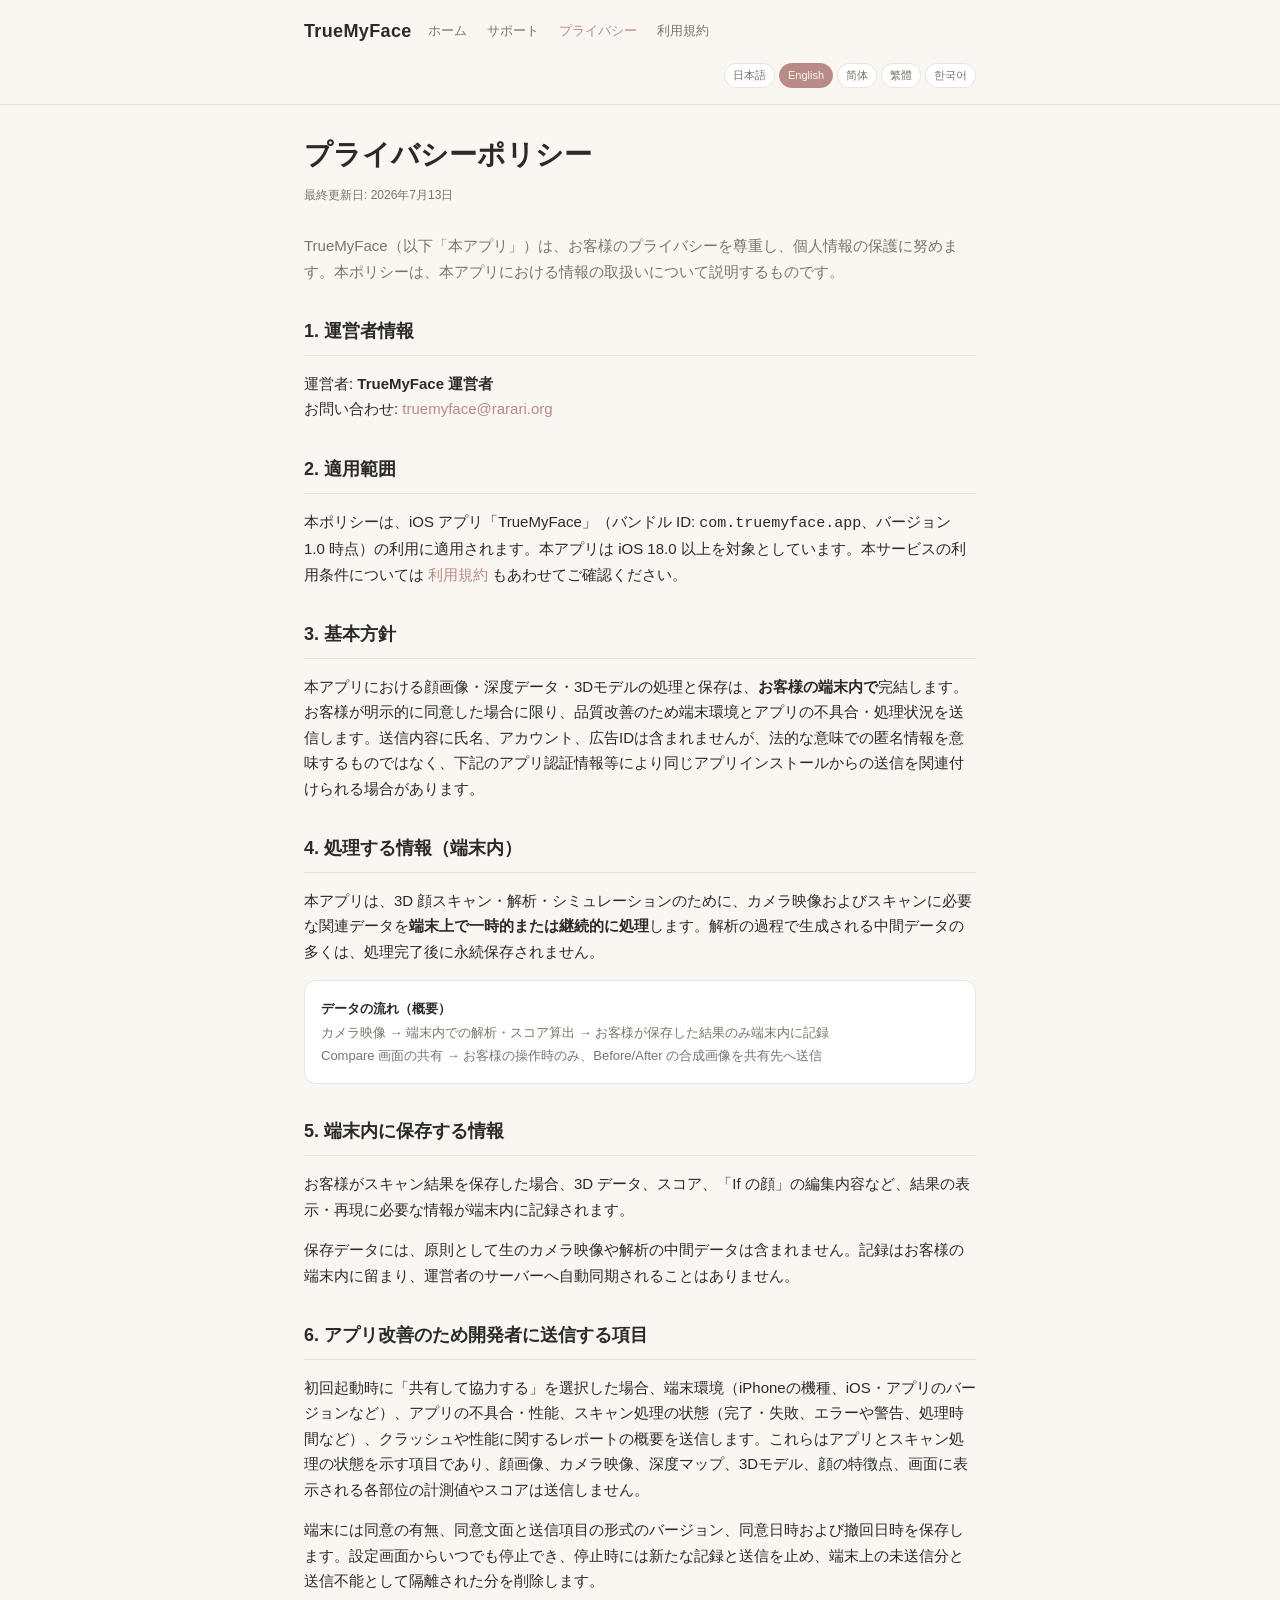
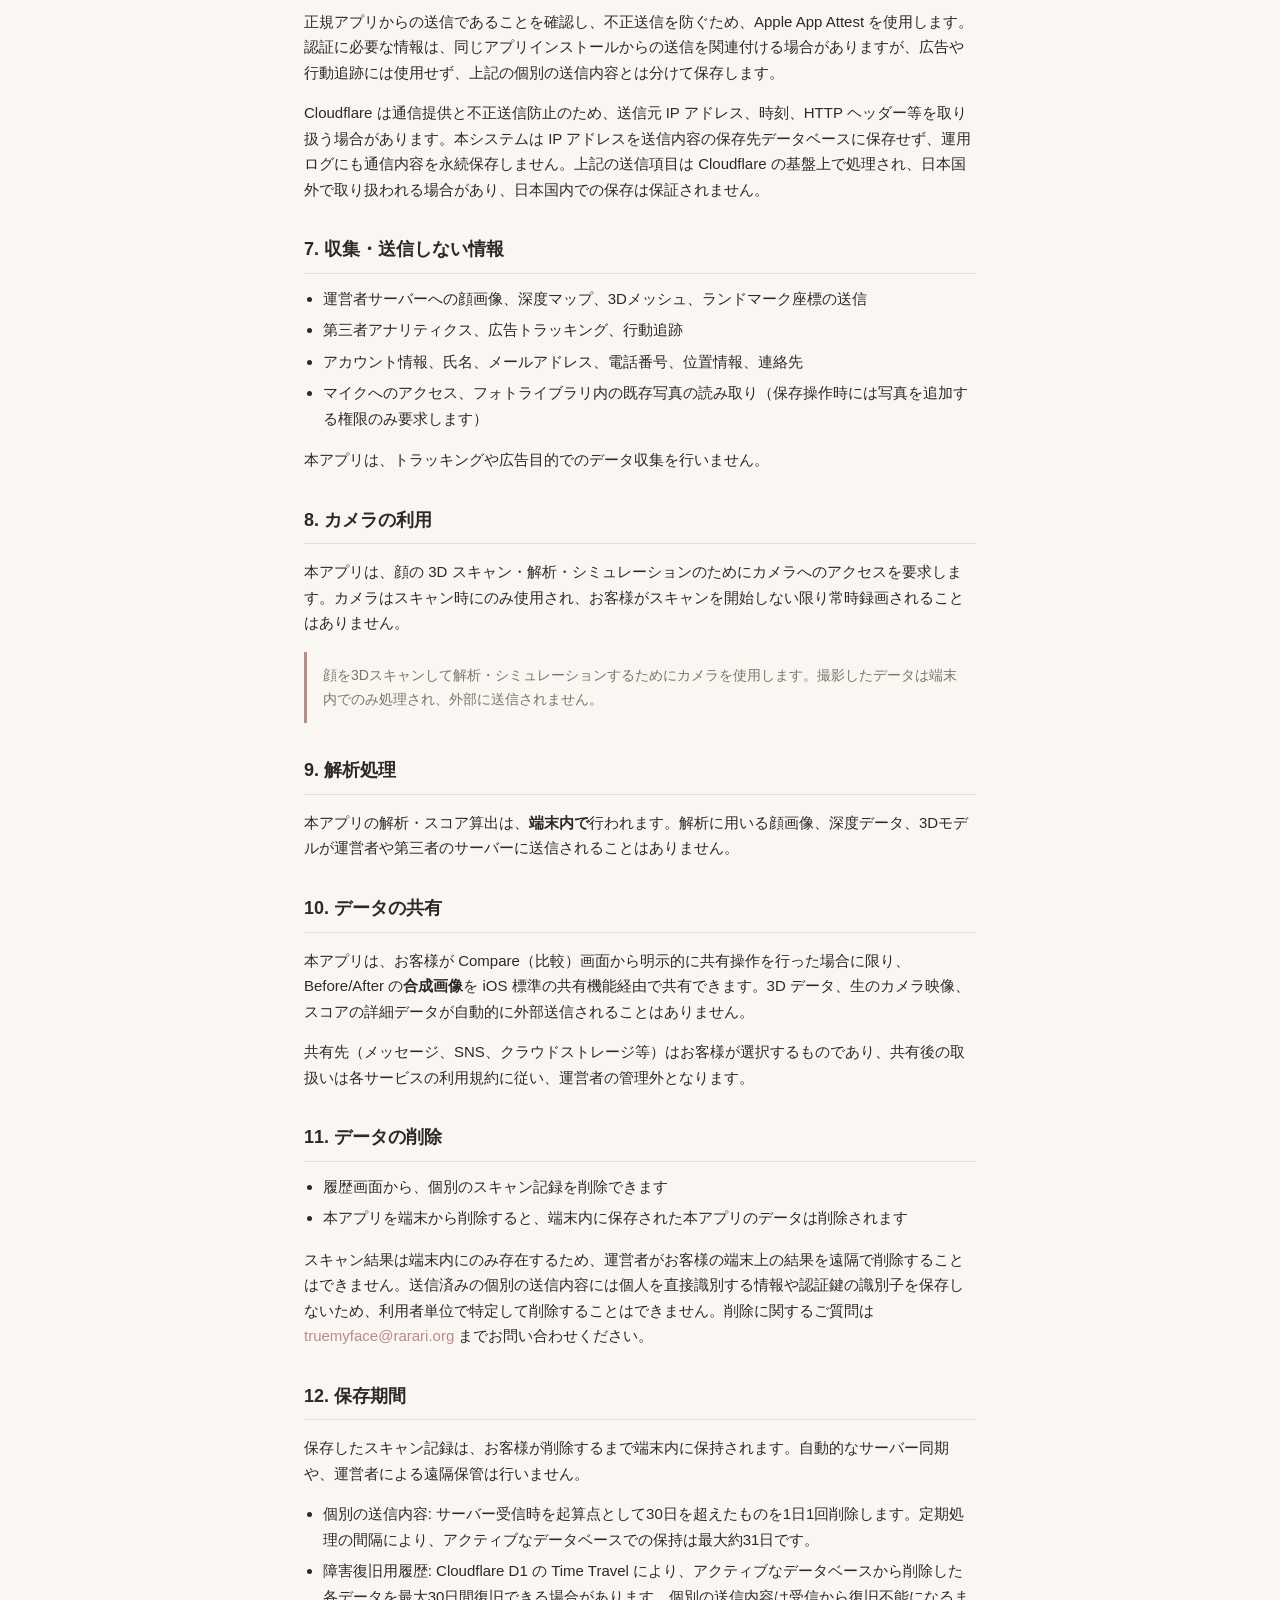
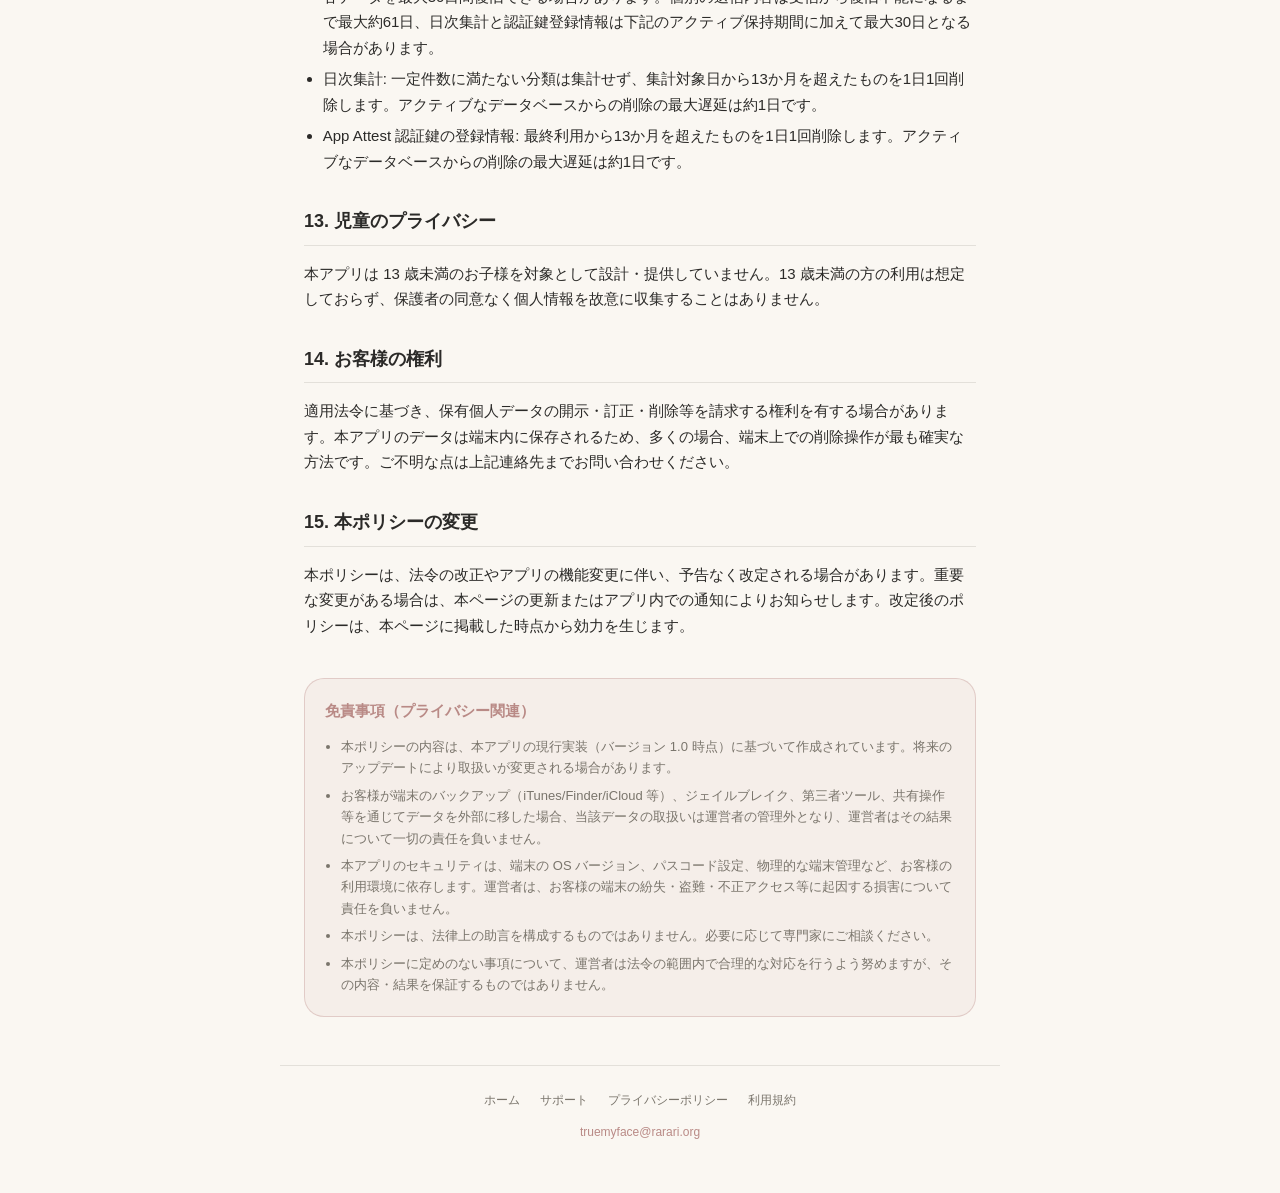
==== privacy.html @ 96850119 "Clarify optional app improvement uploads" ====
<!DOCTYPE html>
<html lang="ja">
<head>
    <meta charset="UTF-8">
    <meta name="viewport" content="width=device-width, initial-scale=1">
    <title>プライバシーポリシー — TrueMyFace</title>
    <meta name="description" content="TrueMyFace のプライバシーポリシー。顔データは端末内で処理し、同意時のみ端末・OS・アプリのバージョン、エラーコード、処理時間などを送信します。">
    <link rel="stylesheet" href="assets/style.css">
</head>
<body data-page="privacy">
<header class="site-header">
    <div class="header-inner">
        <a href="index.html" class="site-logo" data-nav="index.html">TrueMyFace</a>
        <nav class="site-nav">
            <a href="index.html" data-nav="index.html" data-i18n="nav.home">ホーム</a>
            <a href="support.html" data-nav="support.html" data-i18n="nav.support">サポート</a>
            <a href="privacy.html" class="active" data-nav="privacy.html" data-i18n="nav.privacy">プライバシー</a>
            <a href="terms.html" data-nav="terms.html" data-i18n="nav.terms">利用規約</a>
        </nav>
    </div>
</header>

<main>
    <h1>プライバシーポリシー</h1>
    <p class="meta">最終更新日: 2026年7月13日</p>
    <p class="lead">TrueMyFace（以下「本アプリ」）は、お客様のプライバシーを尊重し、個人情報の保護に努めます。本ポリシーは、本アプリにおける情報の取扱いについて説明するものです。</p>

    <h2>1. 運営者情報</h2>
    <p>運営者: <strong>TrueMyFace 運営者</strong><br>
    お問い合わせ: <a href="mailto:truemyface@rarari.org">truemyface@rarari.org</a></p>

    <h2>2. 適用範囲</h2>
    <p>本ポリシーは、iOS アプリ「TrueMyFace」（バンドル ID: <code>com.truemyface.app</code>、バージョン 1.0 時点）の利用に適用されます。本アプリは iOS 18.0 以上を対象としています。本サービスの利用条件については <a href="terms.html">利用規約</a> もあわせてご確認ください。</p>

    <h2>3. 基本方針</h2>
    <p>本アプリにおける顔画像・深度データ・3Dモデルの処理と保存は、<strong>お客様の端末内で</strong>完結します。お客様が明示的に同意した場合に限り、品質改善のため端末環境とアプリの不具合・処理状況を送信します。送信内容に氏名、アカウント、広告IDは含まれませんが、法的な意味での匿名情報を意味するものではなく、下記のアプリ認証情報等により同じアプリインストールからの送信を関連付けられる場合があります。</p>

    <h2>4. 処理する情報（端末内）</h2>
    <p>本アプリは、3D 顔スキャン・解析・シミュレーションのために、カメラ映像およびスキャンに必要な関連データを<strong>端末上で一時的または継続的に処理</strong>します。解析の過程で生成される中間データの多くは、処理完了後に永続保存されません。</p>

    <div class="data-flow">
        <strong>データの流れ（概要）</strong><br>
        カメラ映像 → 端末内での解析・スコア算出 → お客様が保存した結果のみ端末内に記録<br>
        Compare 画面の共有 → お客様の操作時のみ、Before/After の合成画像を共有先へ送信
    </div>

    <h2>5. 端末内に保存する情報</h2>
    <p>お客様がスキャン結果を保存した場合、3D データ、スコア、「If の顔」の編集内容など、結果の表示・再現に必要な情報が端末内に記録されます。</p>
    <p>保存データには、原則として生のカメラ映像や解析の中間データは含まれません。記録はお客様の端末内に留まり、運営者のサーバーへ自動同期されることはありません。</p>

    <h2>6. アプリ改善のため開発者に送信する項目</h2>
    <p>初回起動時に「共有して協力する」を選択した場合、端末環境（iPhoneの機種、iOS・アプリのバージョンなど）、アプリの不具合・性能、スキャン処理の状態（完了・失敗、エラーや警告、処理時間など）、クラッシュや性能に関するレポートの概要を送信します。これらはアプリとスキャン処理の状態を示す項目であり、顔画像、カメラ映像、深度マップ、3Dモデル、顔の特徴点、画面に表示される各部位の計測値やスコアは送信しません。</p>
    <p>端末には同意の有無、同意文面と送信項目の形式のバージョン、同意日時および撤回日時を保存します。設定画面からいつでも停止でき、停止時には新たな記録と送信を止め、端末上の未送信分と送信不能として隔離された分を削除します。</p>
    <p>正規アプリからの送信であることを確認し、不正送信を防ぐため、Apple App Attest を使用します。認証に必要な情報は、同じアプリインストールからの送信を関連付ける場合がありますが、広告や行動追跡には使用せず、上記の個別の送信内容とは分けて保存します。</p>
    <p>Cloudflare は通信提供と不正送信防止のため、送信元 IP アドレス、時刻、HTTP ヘッダー等を取り扱う場合があります。本システムは IP アドレスを送信内容の保存先データベースに保存せず、運用ログにも通信内容を永続保存しません。上記の送信項目は Cloudflare の基盤上で処理され、日本国外で取り扱われる場合があり、日本国内での保存は保証されません。</p>

    <h2>7. 収集・送信しない情報</h2>
    <ul>
        <li>運営者サーバーへの顔画像、深度マップ、3Dメッシュ、ランドマーク座標の送信</li>
        <li>第三者アナリティクス、広告トラッキング、行動追跡</li>
        <li>アカウント情報、氏名、メールアドレス、電話番号、位置情報、連絡先</li>
        <li>マイクへのアクセス、フォトライブラリ内の既存写真の読み取り（保存操作時には写真を追加する権限のみ要求します）</li>
    </ul>
    <p>本アプリは、トラッキングや広告目的でのデータ収集を行いません。</p>

    <h2>8. カメラの利用</h2>
    <p>本アプリは、顔の 3D スキャン・解析・シミュレーションのためにカメラへのアクセスを要求します。カメラはスキャン時にのみ使用され、お客様がスキャンを開始しない限り常時録画されることはありません。</p>
    <blockquote style="margin:16px 0;padding:12px 16px;border-left:3px solid var(--accent-rose);color:var(--text-secondary);font-size:14px;">
        顔を3Dスキャンして解析・シミュレーションするためにカメラを使用します。撮影したデータは端末内でのみ処理され、外部に送信されません。
    </blockquote>

    <h2>9. 解析処理</h2>
    <p>本アプリの解析・スコア算出は、<strong>端末内で</strong>行われます。解析に用いる顔画像、深度データ、3Dモデルが運営者や第三者のサーバーに送信されることはありません。</p>

    <h2>10. データの共有</h2>
    <p>本アプリは、お客様が Compare（比較）画面から明示的に共有操作を行った場合に限り、Before/After の<strong>合成画像</strong>を iOS 標準の共有機能経由で共有できます。3D データ、生のカメラ映像、スコアの詳細データが自動的に外部送信されることはありません。</p>
    <p>共有先（メッセージ、SNS、クラウドストレージ等）はお客様が選択するものであり、共有後の取扱いは各サービスの利用規約に従い、運営者の管理外となります。</p>

    <h2>11. データの削除</h2>
    <ul>
        <li>履歴画面から、個別のスキャン記録を削除できます</li>
        <li>本アプリを端末から削除すると、端末内に保存された本アプリのデータは削除されます</li>
    </ul>
    <p>スキャン結果は端末内にのみ存在するため、運営者がお客様の端末上の結果を遠隔で削除することはできません。送信済みの個別の送信内容には個人を直接識別する情報や認証鍵の識別子を保存しないため、利用者単位で特定して削除することはできません。削除に関するご質問は <a href="mailto:truemyface@rarari.org">truemyface@rarari.org</a> までお問い合わせください。</p>

    <h2>12. 保存期間</h2>
    <p>保存したスキャン記録は、お客様が削除するまで端末内に保持されます。自動的なサーバー同期や、運営者による遠隔保管は行いません。</p>
    <ul>
        <li>個別の送信内容: サーバー受信時を起算点として30日を超えたものを1日1回削除します。定期処理の間隔により、アクティブなデータベースでの保持は最大約31日です。</li>
        <li>障害復旧用履歴: Cloudflare D1 の Time Travel により、アクティブなデータベースから削除した各データを最大30日間復旧できる場合があります。個別の送信内容は受信から復旧不能になるまで最大約61日、日次集計と認証鍵登録情報は下記のアクティブ保持期間に加えて最大30日となる場合があります。</li>
        <li>日次集計: 一定件数に満たない分類は集計せず、集計対象日から13か月を超えたものを1日1回削除します。アクティブなデータベースからの削除の最大遅延は約1日です。</li>
        <li>App Attest 認証鍵の登録情報: 最終利用から13か月を超えたものを1日1回削除します。アクティブなデータベースからの削除の最大遅延は約1日です。</li>
    </ul>

    <h2>13. 児童のプライバシー</h2>
    <p>本アプリは 13 歳未満のお子様を対象として設計・提供していません。13 歳未満の方の利用は想定しておらず、保護者の同意なく個人情報を故意に収集することはありません。</p>

    <h2>14. お客様の権利</h2>
    <p>適用法令に基づき、保有個人データの開示・訂正・削除等を請求する権利を有する場合があります。本アプリのデータは端末内に保存されるため、多くの場合、端末上での削除操作が最も確実な方法です。ご不明な点は上記連絡先までお問い合わせください。</p>

    <h2>15. 本ポリシーの変更</h2>
    <p>本ポリシーは、法令の改正やアプリの機能変更に伴い、予告なく改定される場合があります。重要な変更がある場合は、本ページの更新またはアプリ内での通知によりお知らせします。改定後のポリシーは、本ページに掲載した時点から効力を生じます。</p>

    <section class="disclaimer">
        <h2>免責事項（プライバシー関連）</h2>
        <ul>
            <li>本ポリシーの内容は、本アプリの現行実装（バージョン 1.0 時点）に基づいて作成されています。将来のアップデートにより取扱いが変更される場合があります。</li>
            <li>お客様が端末のバックアップ（iTunes/Finder/iCloud 等）、ジェイルブレイク、第三者ツール、共有操作等を通じてデータを外部に移した場合、当該データの取扱いは運営者の管理外となり、運営者はその結果について一切の責任を負いません。</li>
            <li>本アプリのセキュリティは、端末の OS バージョン、パスコード設定、物理的な端末管理など、お客様の利用環境に依存します。運営者は、お客様の端末の紛失・盗難・不正アクセス等に起因する損害について責任を負いません。</li>
            <li>本ポリシーは、法律上の助言を構成するものではありません。必要に応じて専門家にご相談ください。</li>
            <li>本ポリシーに定めのない事項について、運営者は法令の範囲内で合理的な対応を行うよう努めますが、その内容・結果を保証するものではありません。</li>
        </ul>
    </section>
</main>

<footer class="site-footer">
    <div class="footer-links">
        <a href="index.html" data-nav="index.html" data-i18n="footer.home">ホーム</a>
        <a href="support.html" data-nav="support.html" data-i18n="footer.support">サポート</a>
        <a href="privacy.html" data-nav="privacy.html" data-i18n="footer.privacy">プライバシーポリシー</a>
        <a href="terms.html" data-nav="terms.html" data-i18n="footer.terms">利用規約</a>
    </div>
    <p data-footer-contact>© 2026 TrueMyFace. お問い合わせ: <a href="mailto:truemyface@rarari.org">truemyface@rarari.org</a></p>
</footer>
<script src="assets/locale.js" defer></script>
</body>
</html>
---- assets/style.css ----
/* TrueMyFace Web — matches app Design System (Theme.swift / Asset Catalog) */

:root {
    --base: #FAF7F2;
    --surface: #FFFFFF;
    --accent-rose: #B98A86;
    --accent-sage: #9CAF94;
    --text-primary: #2B2A28;
    --text-secondary: #7A756C;
    --hairline: rgba(122, 117, 108, 0.18);
    --shadow: rgba(0, 0, 0, 0.05);
    --disclaimer-bg: rgba(185, 138, 134, 0.08);
    --disclaimer-border: rgba(185, 138, 134, 0.35);
    --max-width: 720px;
    --screen-padding: 24px;
    --card-padding: 20px;
    --corner-radius: 20px;
    --small-radius: 12px;
}

@media (prefers-color-scheme: dark) {
    :root {
        --base: #17161A;
        --surface: #232228;
        --accent-rose: #CDA0A0;
        --accent-sage: #A9BBA0;
        --text-primary: #ECEAE4;
        --text-secondary: #A8A39A;
        --hairline: rgba(168, 163, 154, 0.18);
        --shadow: rgba(0, 0, 0, 0.25);
        --disclaimer-bg: rgba(205, 160, 160, 0.1);
        --disclaimer-border: rgba(205, 160, 160, 0.35);
    }
}

*, *::before, *::after { box-sizing: border-box; }
html { -webkit-text-size-adjust: 100%; }
body {
    margin: 0;
    font-family: -apple-system, BlinkMacSystemFont, "Hiragino Sans", "Hiragino Kaku Gothic ProN", "Noto Sans JP", sans-serif;
    font-size: 15px;
    line-height: 1.7;
    color: var(--text-primary);
    background: var(--base);
}
a { color: var(--accent-rose); text-decoration: none; }
a:hover { text-decoration: underline; }

.site-header {
    position: sticky; top: 0; z-index: 10;
    background: color-mix(in srgb, var(--base) 92%, transparent);
    backdrop-filter: blur(12px);
    -webkit-backdrop-filter: blur(12px);
    border-bottom: 0.5px solid var(--hairline);
}
.header-inner {
    max-width: var(--max-width); margin: 0 auto;
    padding: 16px var(--screen-padding);
    display: flex; align-items: center; gap: 16px; flex-wrap: wrap;
}
.site-logo { font-size: 18px; font-weight: 600; letter-spacing: 0.02em; color: var(--text-primary); text-decoration: none; }
.site-logo:hover { text-decoration: none; color: var(--accent-rose); }
.site-nav { display: flex; gap: 20px; font-size: 13px; flex-wrap: wrap; }
.site-nav a { color: var(--text-secondary); }
.site-nav a.active, .site-nav a:hover { color: var(--accent-rose); }

.locale-switcher {
    display: flex; gap: 4px; flex-wrap: wrap; justify-content: flex-end;
    margin-left: auto;
}
.locale-button {
    appearance: none; border: 0.5px solid var(--hairline); background: var(--surface);
    color: var(--text-secondary); font: inherit; font-size: 11px; line-height: 1;
    padding: 6px 8px; border-radius: 999px; cursor: pointer;
}
.locale-button:hover { color: var(--accent-rose); border-color: color-mix(in srgb, var(--accent-rose) 35%, var(--hairline)); }
.locale-button.active {
    color: var(--base); background: var(--accent-rose); border-color: var(--accent-rose);
}
@media (max-width: 640px) {
    .header-inner { flex-wrap: wrap; }
    .locale-switcher { width: 100%; justify-content: flex-start; margin-left: 0; }
}

main { max-width: var(--max-width); margin: 0 auto; padding: 32px var(--screen-padding) 48px; }
h1 { font-size: 28px; font-weight: 600; line-height: 1.3; margin: 0 0 8px; }
h2 { font-size: 18px; font-weight: 600; margin: 32px 0 12px; padding-bottom: 8px; border-bottom: 0.5px solid var(--hairline); }
h3 { font-size: 15px; font-weight: 600; margin: 20px 0 8px; }
.lead { font-size: 15px; color: var(--text-secondary); margin: 0 0 24px; }
.meta { font-size: 12px; color: var(--text-secondary); margin-bottom: 28px; }

.card {
    background: var(--surface); border-radius: var(--corner-radius); padding: var(--card-padding);
    margin-bottom: 16px; border: 0.5px solid var(--hairline); box-shadow: 0 8px 16px var(--shadow);
}
.card h3 { margin-top: 0; }
ul, ol { padding-left: 1.25em; margin: 0 0 16px; }
li { margin-bottom: 6px; }
li:last-child { margin-bottom: 0; }

.hero { text-align: center; padding: 24px 0 32px; }
.hero h1 { font-size: 36px; margin-bottom: 12px; }
.hero .tagline { font-size: 16px; color: var(--text-secondary); margin: 0 0 28px; line-height: 1.6; }

.feature-grid { display: grid; gap: 16px; margin: 24px 0; }
@media (min-width: 560px) { .feature-grid { grid-template-columns: 1fr 1fr; } }
.feature-card {
    background: var(--surface); border-radius: var(--corner-radius); padding: var(--card-padding);
    border: 0.5px solid var(--hairline); box-shadow: 0 8px 16px var(--shadow);
}
.feature-card h3 { margin: 0 0 8px; font-size: 15px; color: var(--accent-rose); }
.feature-card p { margin: 0; font-size: 14px; color: var(--text-secondary); line-height: 1.6; }

.steps { counter-reset: step; list-style: none; padding: 0; margin: 0 0 24px; }
.steps li { counter-increment: step; position: relative; padding-left: 40px; margin-bottom: 16px; }
.steps li::before {
    content: counter(step); position: absolute; left: 0; top: 0;
    width: 28px; height: 28px; border-radius: 50%; background: var(--accent-sage); color: var(--base);
    font-size: 13px; font-weight: 600; display: flex; align-items: center; justify-content: center;
}

.faq-item { margin-bottom: 20px; }
.faq-item dt { font-weight: 600; font-size: 15px; margin-bottom: 6px; }
.faq-item dd { margin: 0; color: var(--text-secondary); font-size: 14px; line-height: 1.65; }

.cta-button {
    display: inline-block; padding: 14px 28px; background: var(--accent-rose); color: var(--base);
    border-radius: var(--small-radius); font-size: 15px; font-weight: 600; opacity: 0.55; cursor: default;
}
.cta-note { font-size: 12px; color: var(--text-secondary); margin-top: 10px; }

.contact-box {
    background: var(--surface); border-radius: var(--corner-radius); padding: var(--card-padding);
    border: 0.5px solid var(--hairline); text-align: center; margin: 24px 0;
}
.contact-box a { font-size: 17px; font-weight: 600; }

.disclaimer {
    background: var(--disclaimer-bg); border: 1px solid var(--disclaimer-border);
    border-radius: var(--corner-radius); padding: var(--card-padding); margin-top: 40px;
    font-size: 13px; color: var(--text-secondary); line-height: 1.65;
}
.disclaimer h2 { font-size: 15px; margin: 0 0 12px; padding: 0; border: none; color: var(--accent-rose); }
.disclaimer ul { margin-bottom: 0; }

.site-footer {
    max-width: var(--max-width); margin: 0 auto; padding: 24px var(--screen-padding) 40px;
    border-top: 0.5px solid var(--hairline); font-size: 12px; color: var(--text-secondary); text-align: center;
}
.footer-links { display: flex; justify-content: center; gap: 20px; margin-bottom: 12px; flex-wrap: wrap; }
.footer-links a { color: var(--text-secondary); }
.footer-links a:hover { color: var(--accent-rose); }

.data-flow {
    background: var(--surface); border-radius: var(--small-radius); padding: 16px;
    font-size: 13px; color: var(--text-secondary); border: 0.5px solid var(--hairline); margin: 16px 0; line-height: 1.8;
}
.data-flow strong { color: var(--text-primary); }
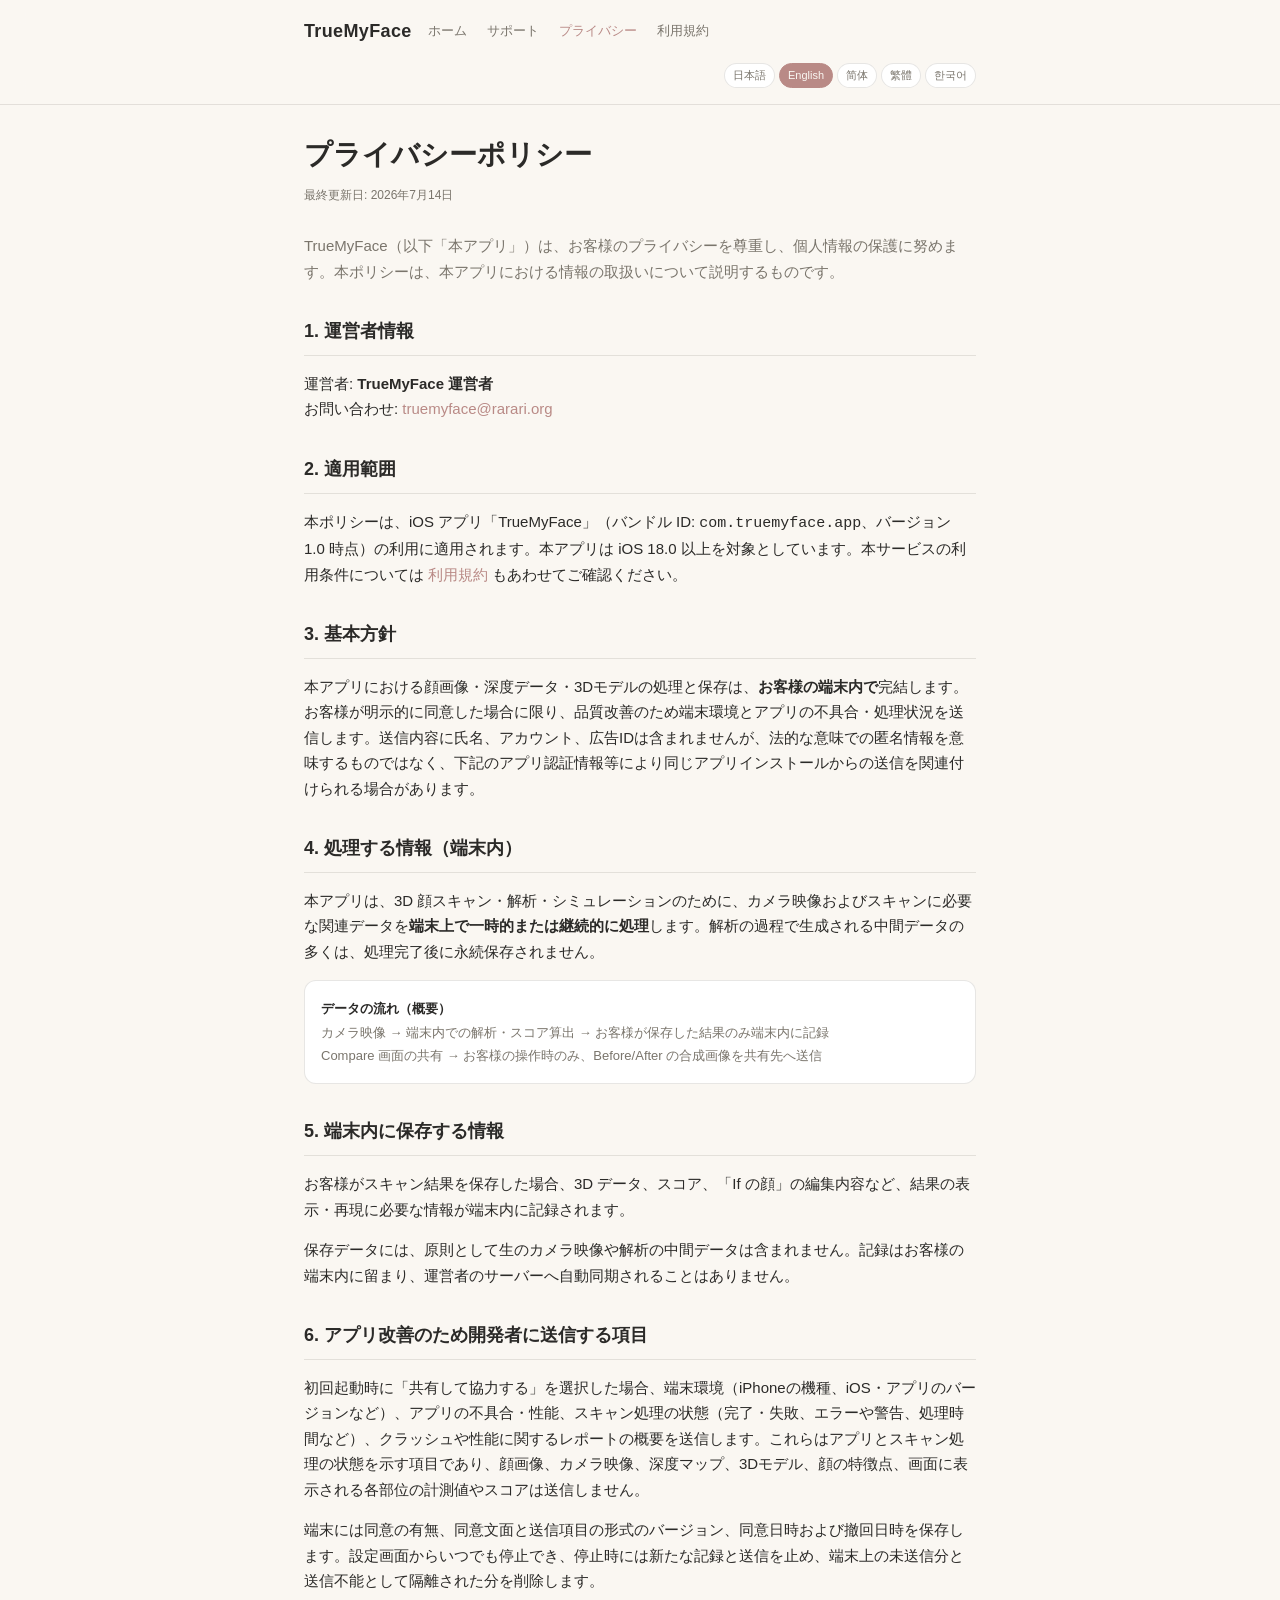
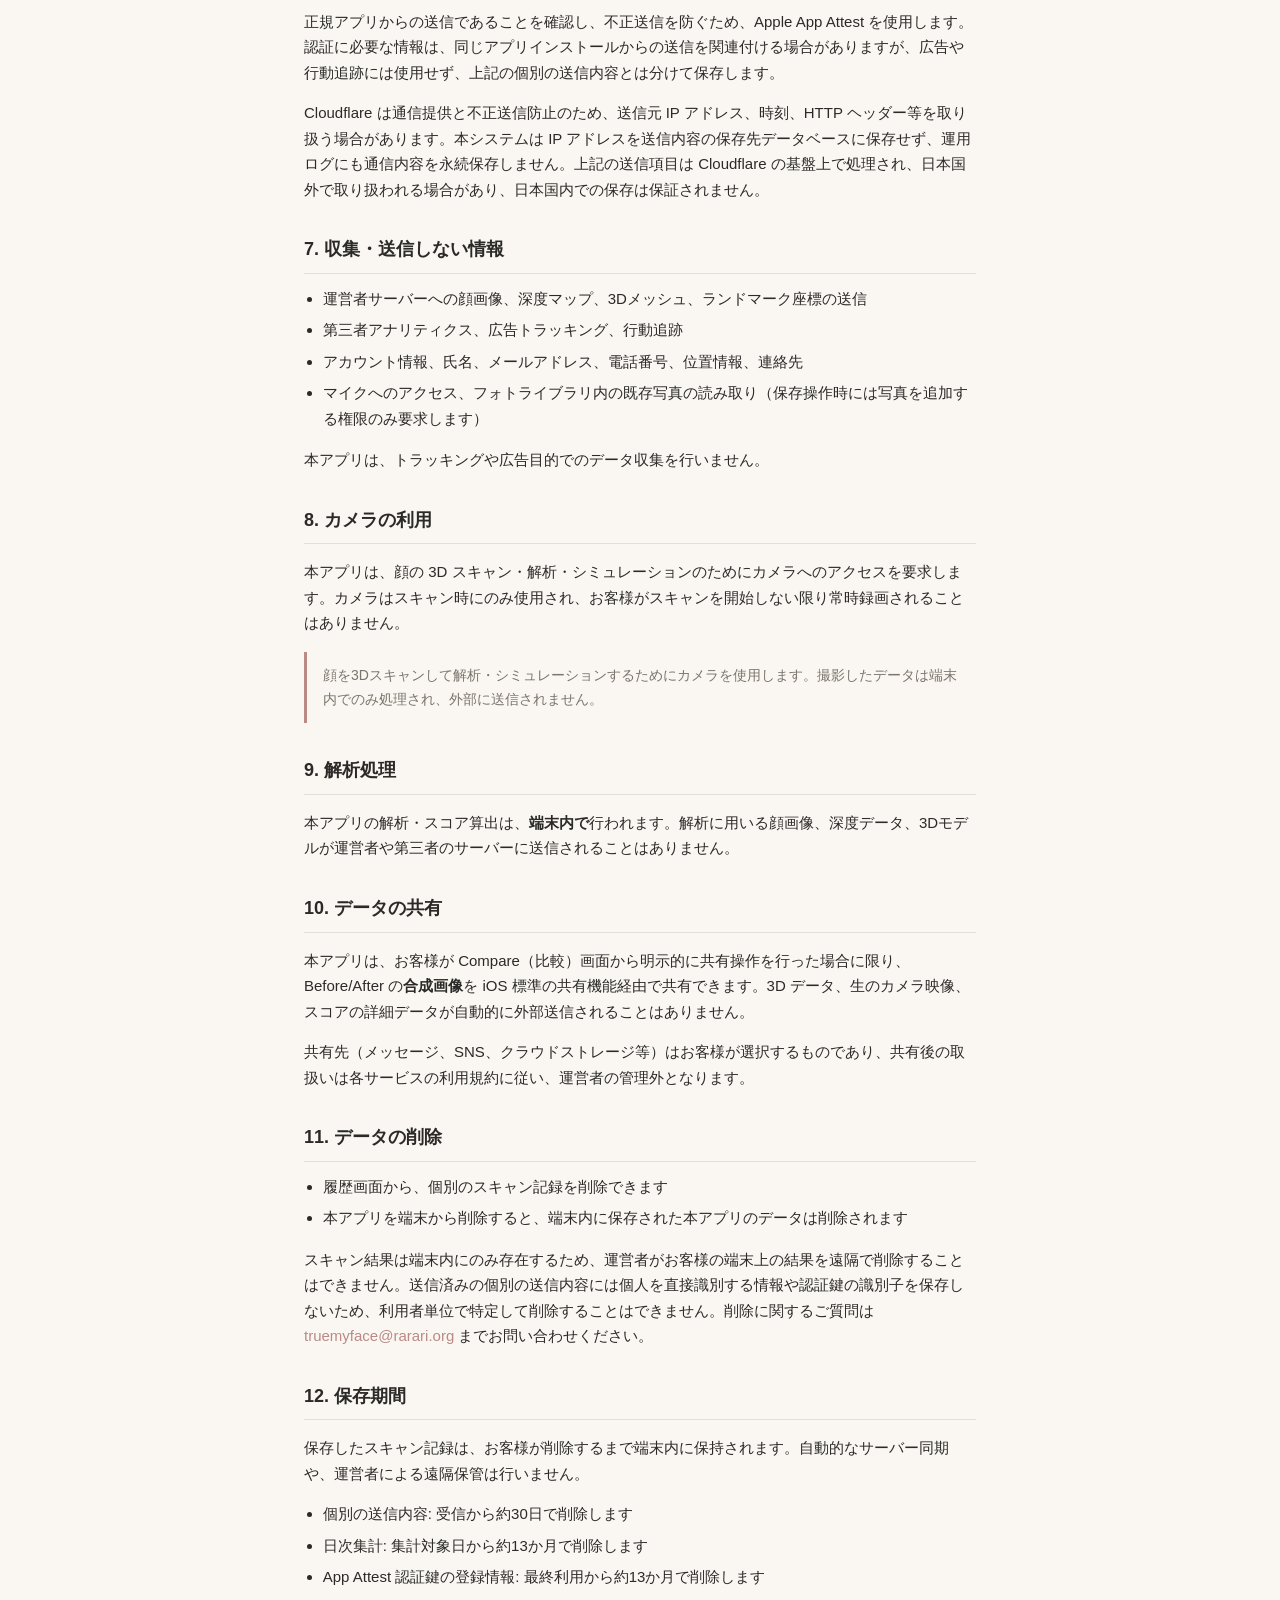
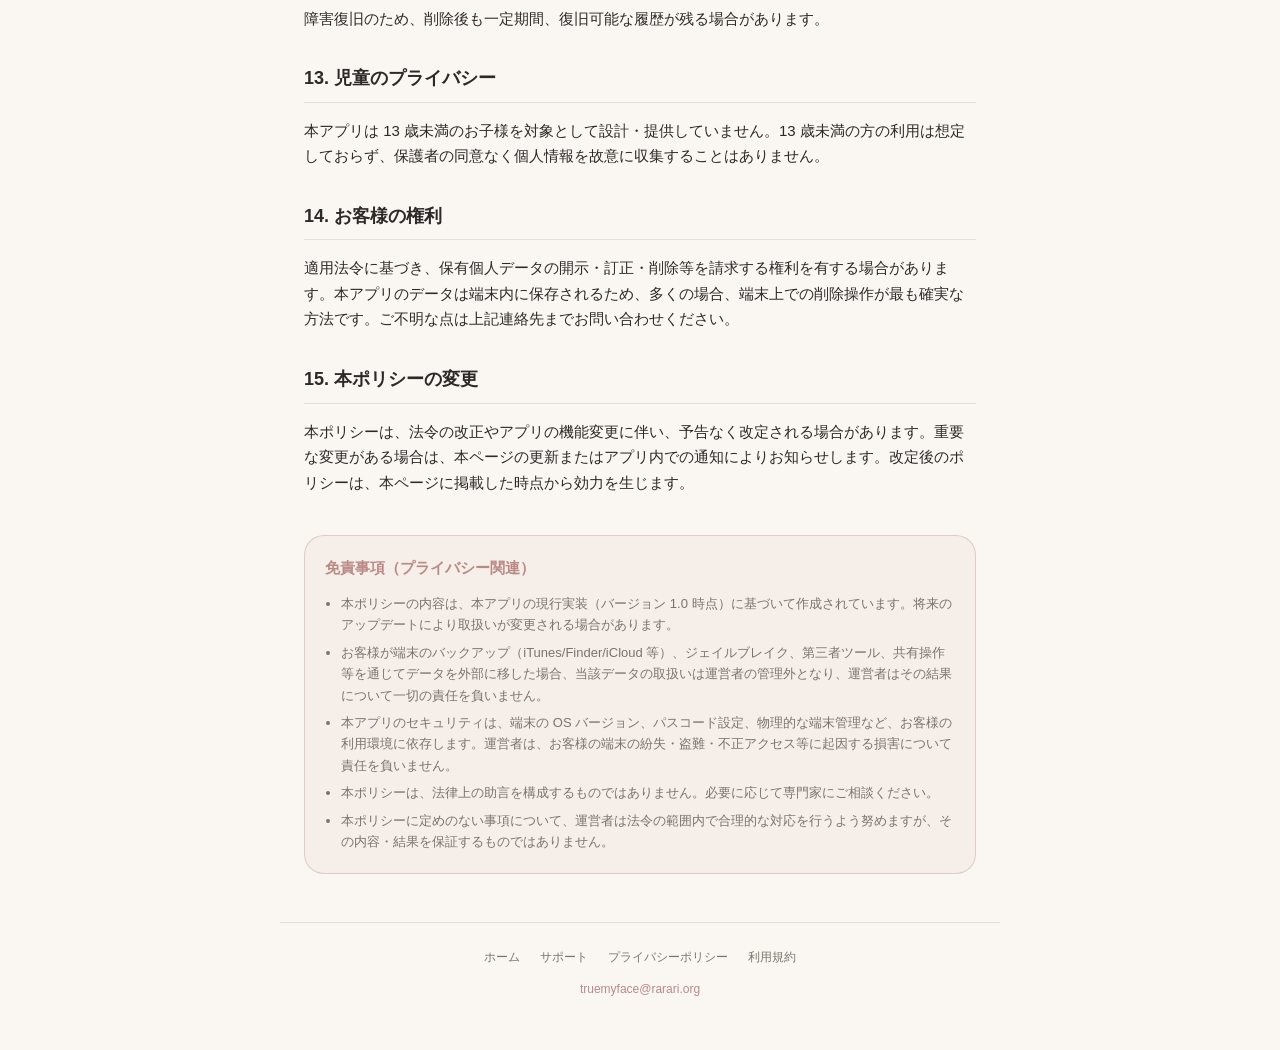
==== commit ee915162: "Simplify retention period wording in privacy policy" ====
--- a/privacy.html
+++ b/privacy.html
@@ -22,7 +22,7 @@
 
 <main>
     <h1>プライバシーポリシー</h1>
-    <p class="meta">最終更新日: 2026年7月13日</p>
+    <p class="meta">最終更新日: 2026年7月14日</p>
     <p class="lead">TrueMyFace（以下「本アプリ」）は、お客様のプライバシーを尊重し、個人情報の保護に努めます。本ポリシーは、本アプリにおける情報の取扱いについて説明するものです。</p>
 
     <h2>1. 運営者情報</h2>
@@ -86,11 +86,11 @@
     <h2>12. 保存期間</h2>
     <p>保存したスキャン記録は、お客様が削除するまで端末内に保持されます。自動的なサーバー同期や、運営者による遠隔保管は行いません。</p>
     <ul>
-        <li>個別の送信内容: サーバー受信時を起算点として30日を超えたものを1日1回削除します。定期処理の間隔により、アクティブなデータベースでの保持は最大約31日です。</li>
-        <li>障害復旧用履歴: Cloudflare D1 の Time Travel により、アクティブなデータベースから削除した各データを最大30日間復旧できる場合があります。個別の送信内容は受信から復旧不能になるまで最大約61日、日次集計と認証鍵登録情報は下記のアクティブ保持期間に加えて最大30日となる場合があります。</li>
-        <li>日次集計: 一定件数に満たない分類は集計せず、集計対象日から13か月を超えたものを1日1回削除します。アクティブなデータベースからの削除の最大遅延は約1日です。</li>
-        <li>App Attest 認証鍵の登録情報: 最終利用から13か月を超えたものを1日1回削除します。アクティブなデータベースからの削除の最大遅延は約1日です。</li>
+        <li>個別の送信内容: 受信から約30日で削除します</li>
+        <li>日次集計: 集計対象日から約13か月で削除します</li>
+        <li>App Attest 認証鍵の登録情報: 最終利用から約13か月で削除します</li>
     </ul>
+    <p>障害復旧のため、削除後も一定期間、復旧可能な履歴が残る場合があります。</p>
 
     <h2>13. 児童のプライバシー</h2>
     <p>本アプリは 13 歳未満のお子様を対象として設計・提供していません。13 歳未満の方の利用は想定しておらず、保護者の同意なく個人情報を故意に収集することはありません。</p>
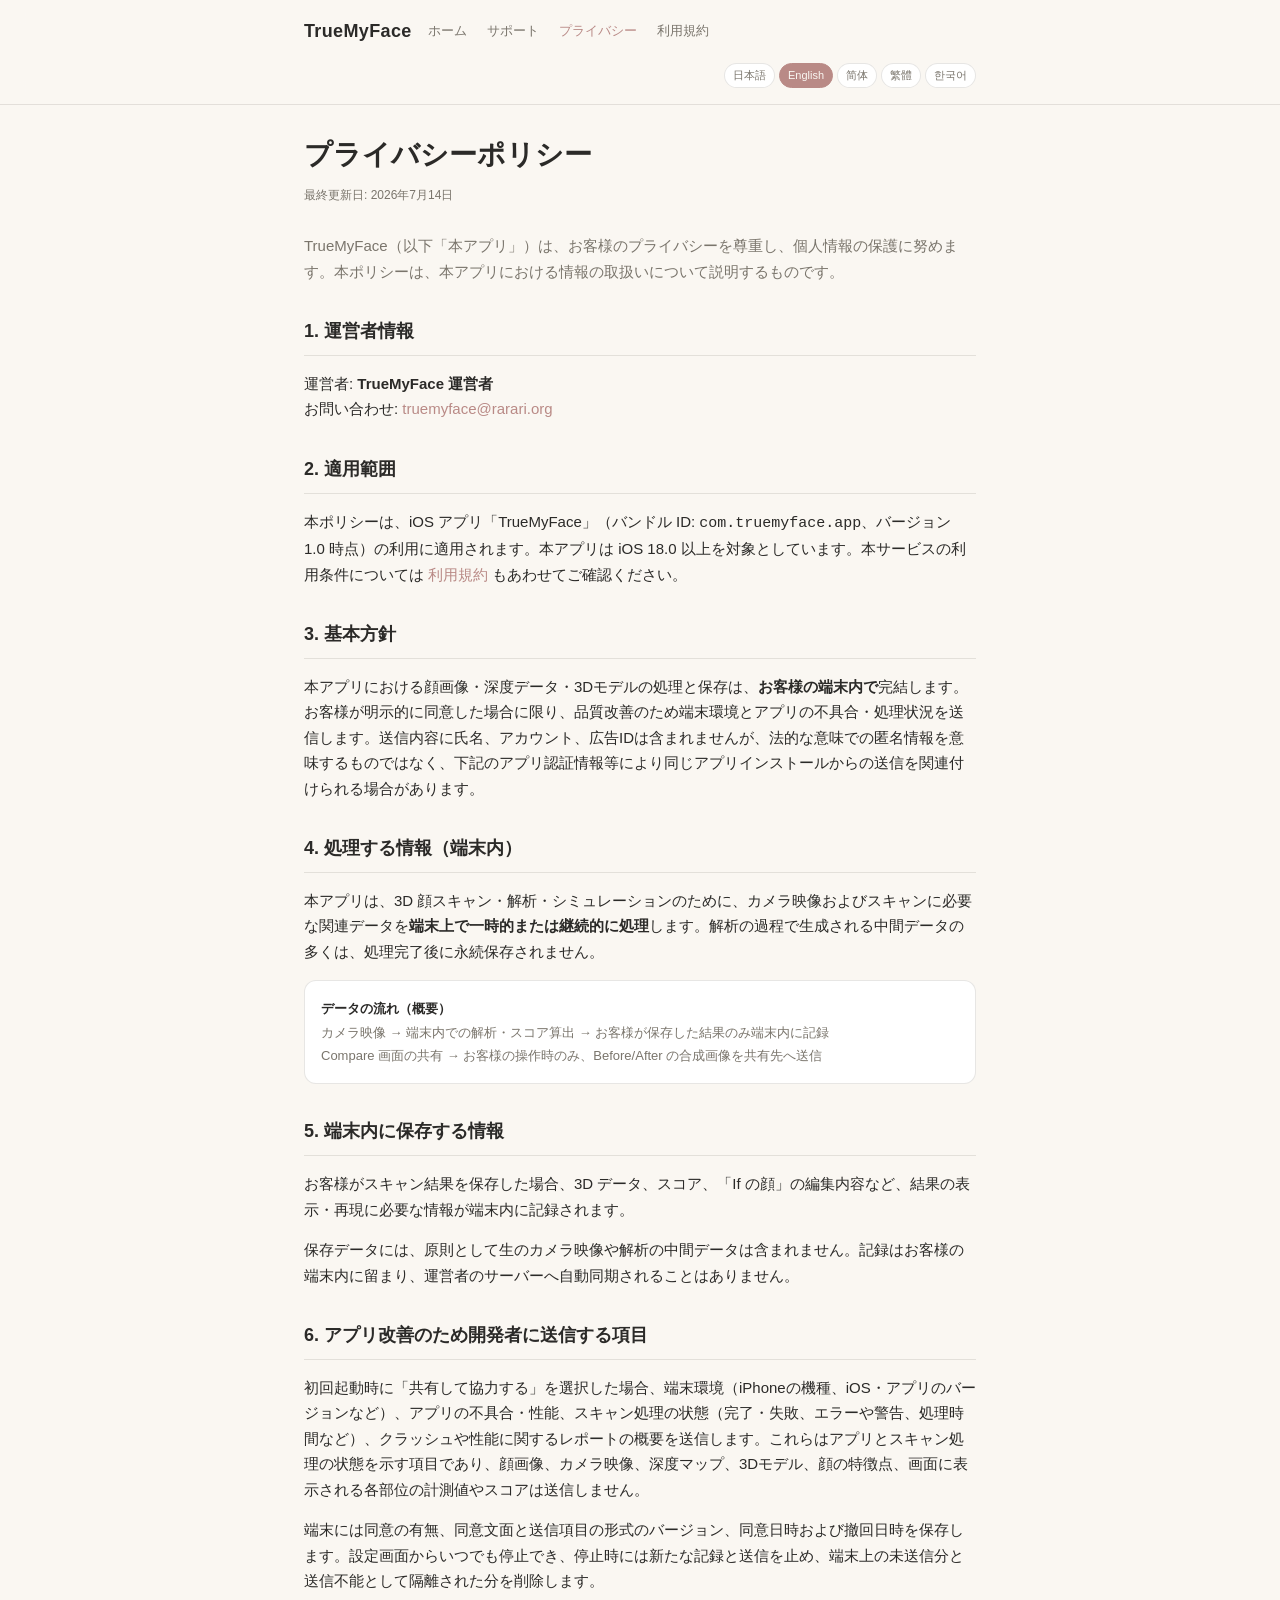
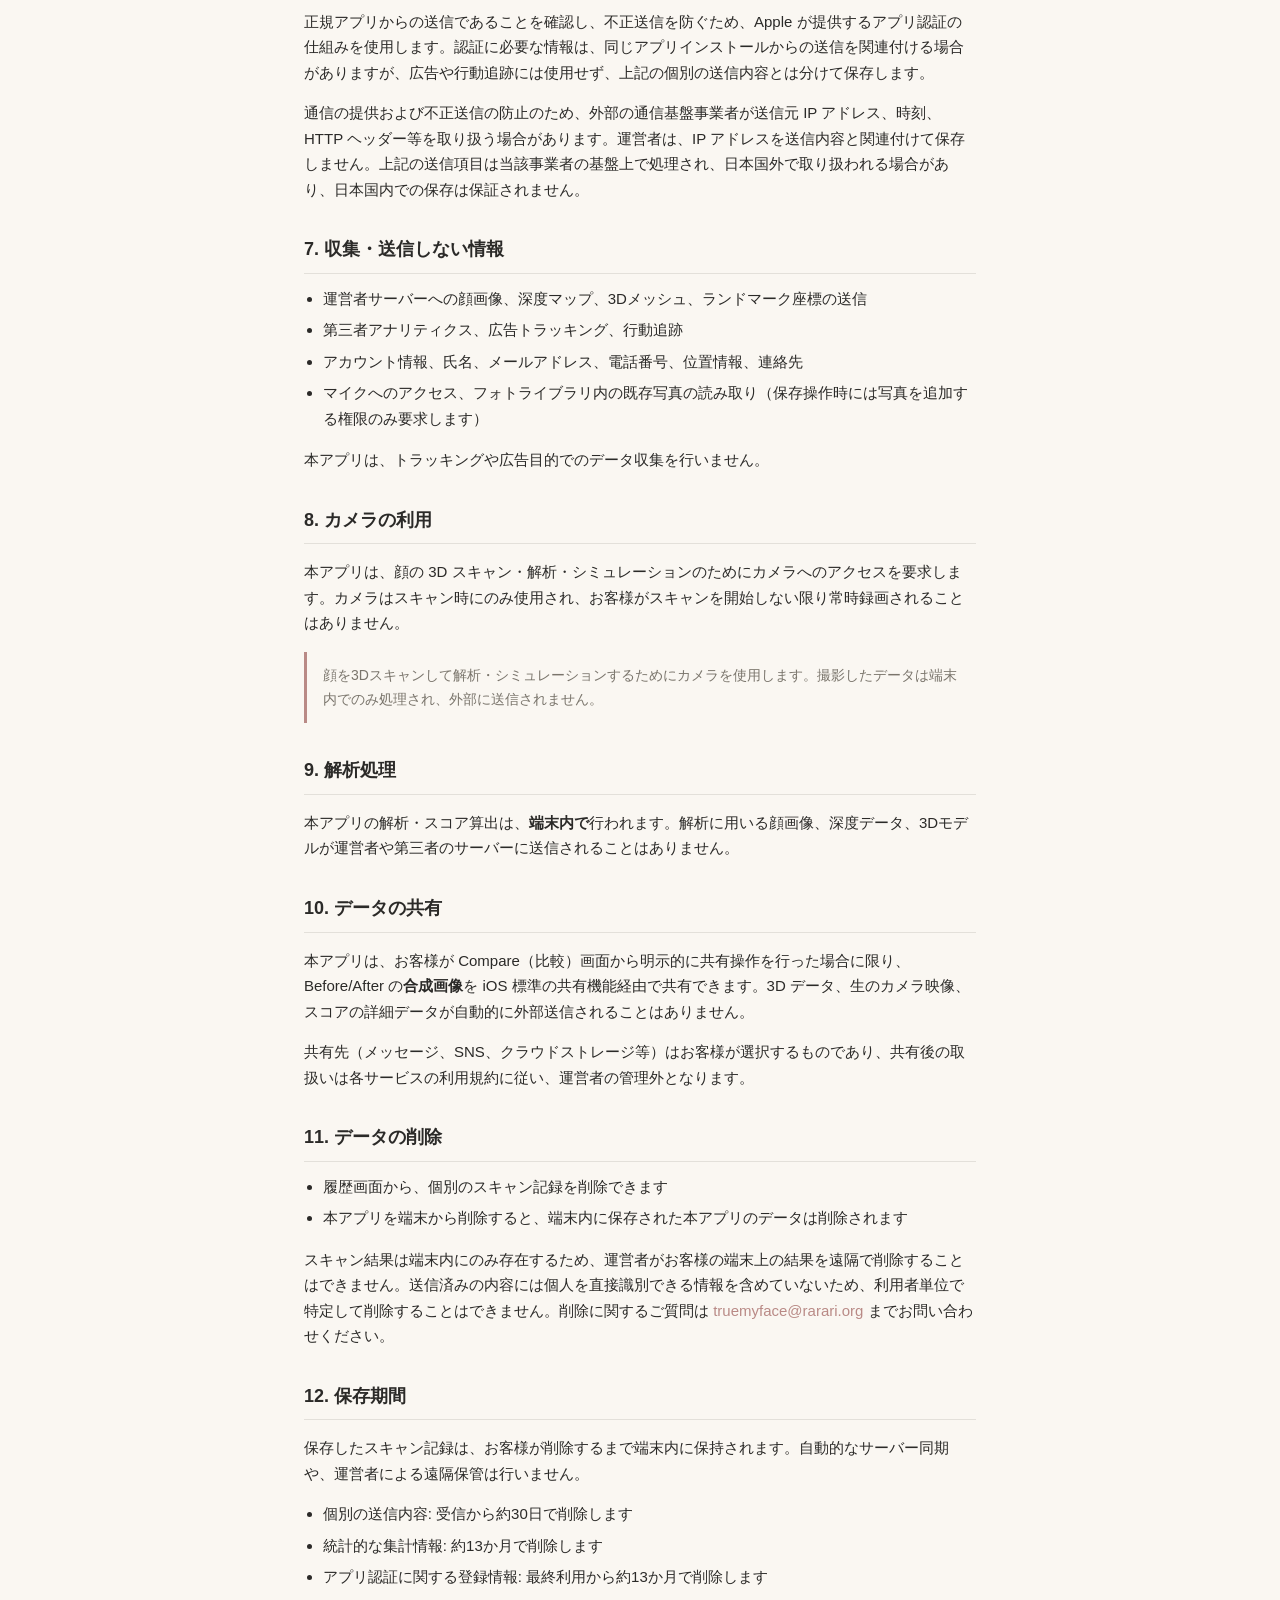
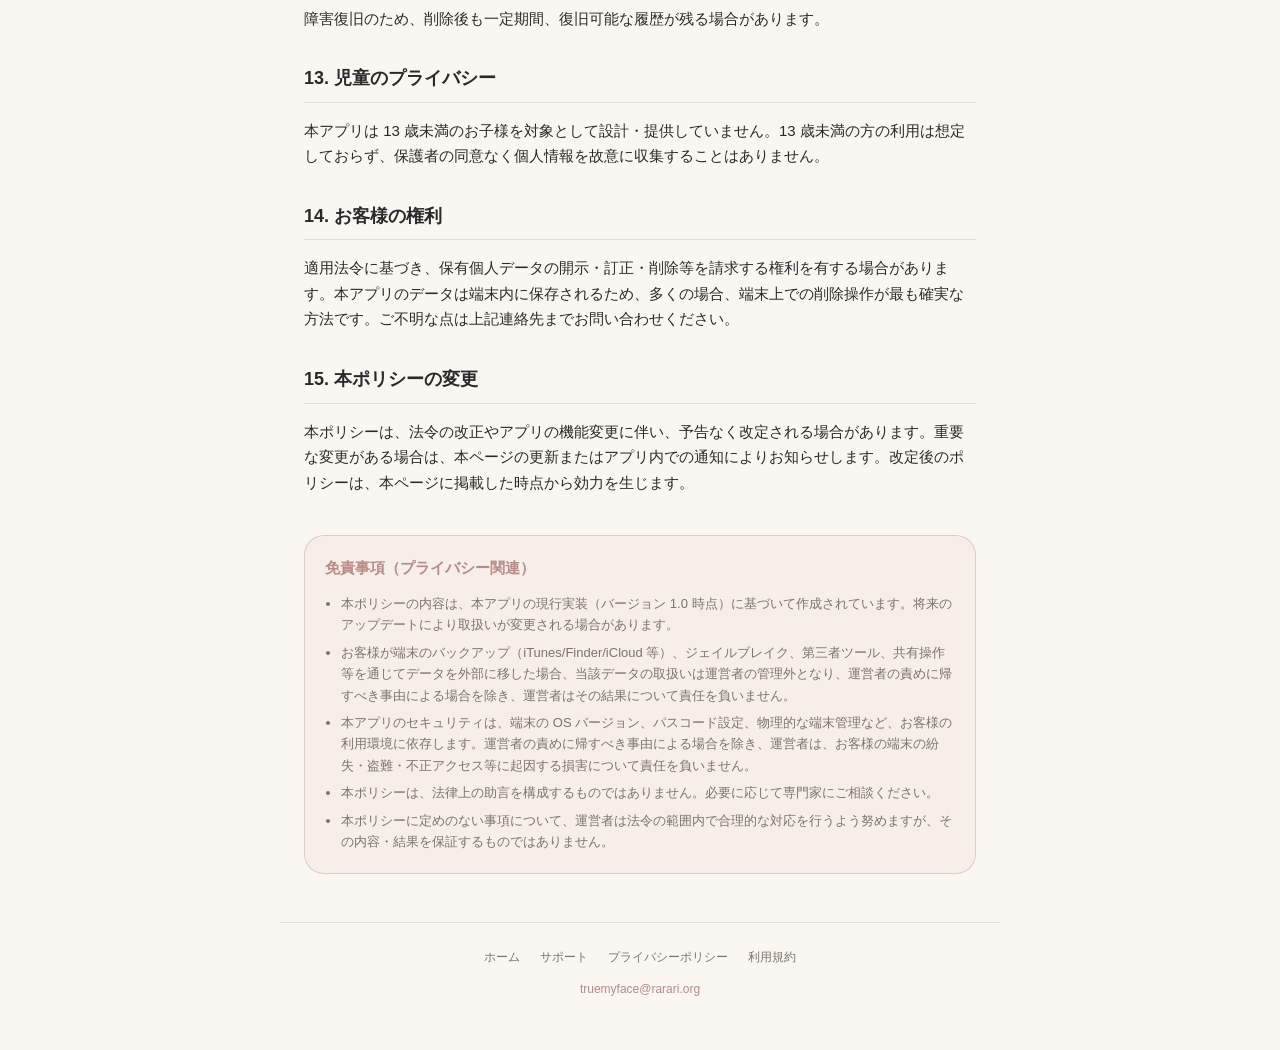
==== commit 7e625f80: "Restructure liability clauses to be enforceable under Japanese consumer law - Replace blanket/salvag" ====
--- a/privacy.html
+++ b/privacy.html
@@ -51,8 +51,8 @@
     <h2>6. アプリ改善のため開発者に送信する項目</h2>
     <p>初回起動時に「共有して協力する」を選択した場合、端末環境（iPhoneの機種、iOS・アプリのバージョンなど）、アプリの不具合・性能、スキャン処理の状態（完了・失敗、エラーや警告、処理時間など）、クラッシュや性能に関するレポートの概要を送信します。これらはアプリとスキャン処理の状態を示す項目であり、顔画像、カメラ映像、深度マップ、3Dモデル、顔の特徴点、画面に表示される各部位の計測値やスコアは送信しません。</p>
     <p>端末には同意の有無、同意文面と送信項目の形式のバージョン、同意日時および撤回日時を保存します。設定画面からいつでも停止でき、停止時には新たな記録と送信を止め、端末上の未送信分と送信不能として隔離された分を削除します。</p>
-    <p>正規アプリからの送信であることを確認し、不正送信を防ぐため、Apple App Attest を使用します。認証に必要な情報は、同じアプリインストールからの送信を関連付ける場合がありますが、広告や行動追跡には使用せず、上記の個別の送信内容とは分けて保存します。</p>
-    <p>Cloudflare は通信提供と不正送信防止のため、送信元 IP アドレス、時刻、HTTP ヘッダー等を取り扱う場合があります。本システムは IP アドレスを送信内容の保存先データベースに保存せず、運用ログにも通信内容を永続保存しません。上記の送信項目は Cloudflare の基盤上で処理され、日本国外で取り扱われる場合があり、日本国内での保存は保証されません。</p>
+    <p>正規アプリからの送信であることを確認し、不正送信を防ぐため、Apple が提供するアプリ認証の仕組みを使用します。認証に必要な情報は、同じアプリインストールからの送信を関連付ける場合がありますが、広告や行動追跡には使用せず、上記の個別の送信内容とは分けて保存します。</p>
+    <p>通信の提供および不正送信の防止のため、外部の通信基盤事業者が送信元 IP アドレス、時刻、HTTP ヘッダー等を取り扱う場合があります。運営者は、IP アドレスを送信内容と関連付けて保存しません。上記の送信項目は当該事業者の基盤上で処理され、日本国外で取り扱われる場合があり、日本国内での保存は保証されません。</p>
 
     <h2>7. 収集・送信しない情報</h2>
     <ul>
@@ -81,14 +81,14 @@
         <li>履歴画面から、個別のスキャン記録を削除できます</li>
         <li>本アプリを端末から削除すると、端末内に保存された本アプリのデータは削除されます</li>
     </ul>
-    <p>スキャン結果は端末内にのみ存在するため、運営者がお客様の端末上の結果を遠隔で削除することはできません。送信済みの個別の送信内容には個人を直接識別する情報や認証鍵の識別子を保存しないため、利用者単位で特定して削除することはできません。削除に関するご質問は <a href="mailto:truemyface@rarari.org">truemyface@rarari.org</a> までお問い合わせください。</p>
+    <p>スキャン結果は端末内にのみ存在するため、運営者がお客様の端末上の結果を遠隔で削除することはできません。送信済みの内容には個人を直接識別できる情報を含めていないため、利用者単位で特定して削除することはできません。削除に関するご質問は <a href="mailto:truemyface@rarari.org">truemyface@rarari.org</a> までお問い合わせください。</p>
 
     <h2>12. 保存期間</h2>
     <p>保存したスキャン記録は、お客様が削除するまで端末内に保持されます。自動的なサーバー同期や、運営者による遠隔保管は行いません。</p>
     <ul>
         <li>個別の送信内容: 受信から約30日で削除します</li>
-        <li>日次集計: 集計対象日から約13か月で削除します</li>
-        <li>App Attest 認証鍵の登録情報: 最終利用から約13か月で削除します</li>
+        <li>統計的な集計情報: 約13か月で削除します</li>
+        <li>アプリ認証に関する登録情報: 最終利用から約13か月で削除します</li>
     </ul>
     <p>障害復旧のため、削除後も一定期間、復旧可能な履歴が残る場合があります。</p>
 
@@ -105,8 +105,8 @@
         <h2>免責事項（プライバシー関連）</h2>
         <ul>
             <li>本ポリシーの内容は、本アプリの現行実装（バージョン 1.0 時点）に基づいて作成されています。将来のアップデートにより取扱いが変更される場合があります。</li>
-            <li>お客様が端末のバックアップ（iTunes/Finder/iCloud 等）、ジェイルブレイク、第三者ツール、共有操作等を通じてデータを外部に移した場合、当該データの取扱いは運営者の管理外となり、運営者はその結果について一切の責任を負いません。</li>
-            <li>本アプリのセキュリティは、端末の OS バージョン、パスコード設定、物理的な端末管理など、お客様の利用環境に依存します。運営者は、お客様の端末の紛失・盗難・不正アクセス等に起因する損害について責任を負いません。</li>
+            <li>お客様が端末のバックアップ（iTunes/Finder/iCloud 等）、ジェイルブレイク、第三者ツール、共有操作等を通じてデータを外部に移した場合、当該データの取扱いは運営者の管理外となり、運営者の責めに帰すべき事由による場合を除き、運営者はその結果について責任を負いません。</li>
+            <li>本アプリのセキュリティは、端末の OS バージョン、パスコード設定、物理的な端末管理など、お客様の利用環境に依存します。運営者の責めに帰すべき事由による場合を除き、運営者は、お客様の端末の紛失・盗難・不正アクセス等に起因する損害について責任を負いません。</li>
             <li>本ポリシーは、法律上の助言を構成するものではありません。必要に応じて専門家にご相談ください。</li>
             <li>本ポリシーに定めのない事項について、運営者は法令の範囲内で合理的な対応を行うよう努めますが、その内容・結果を保証するものではありません。</li>
         </ul>
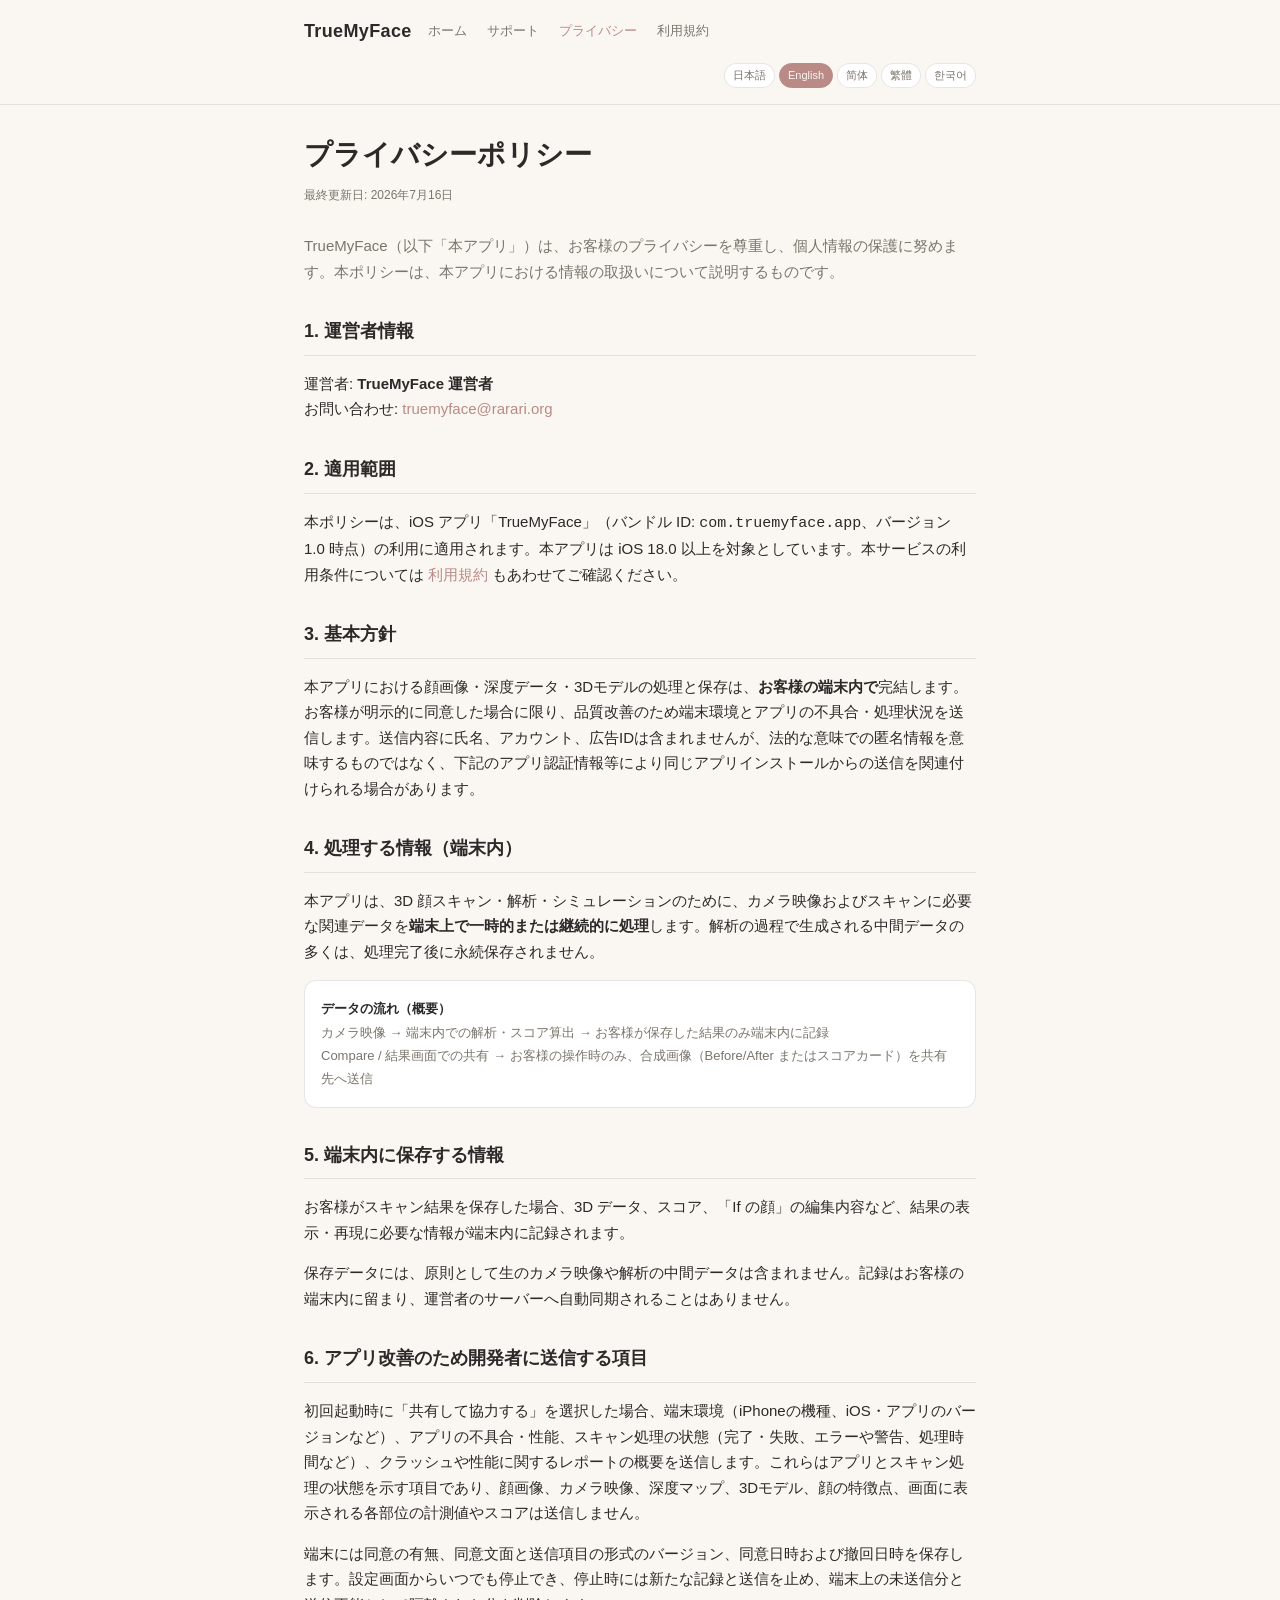
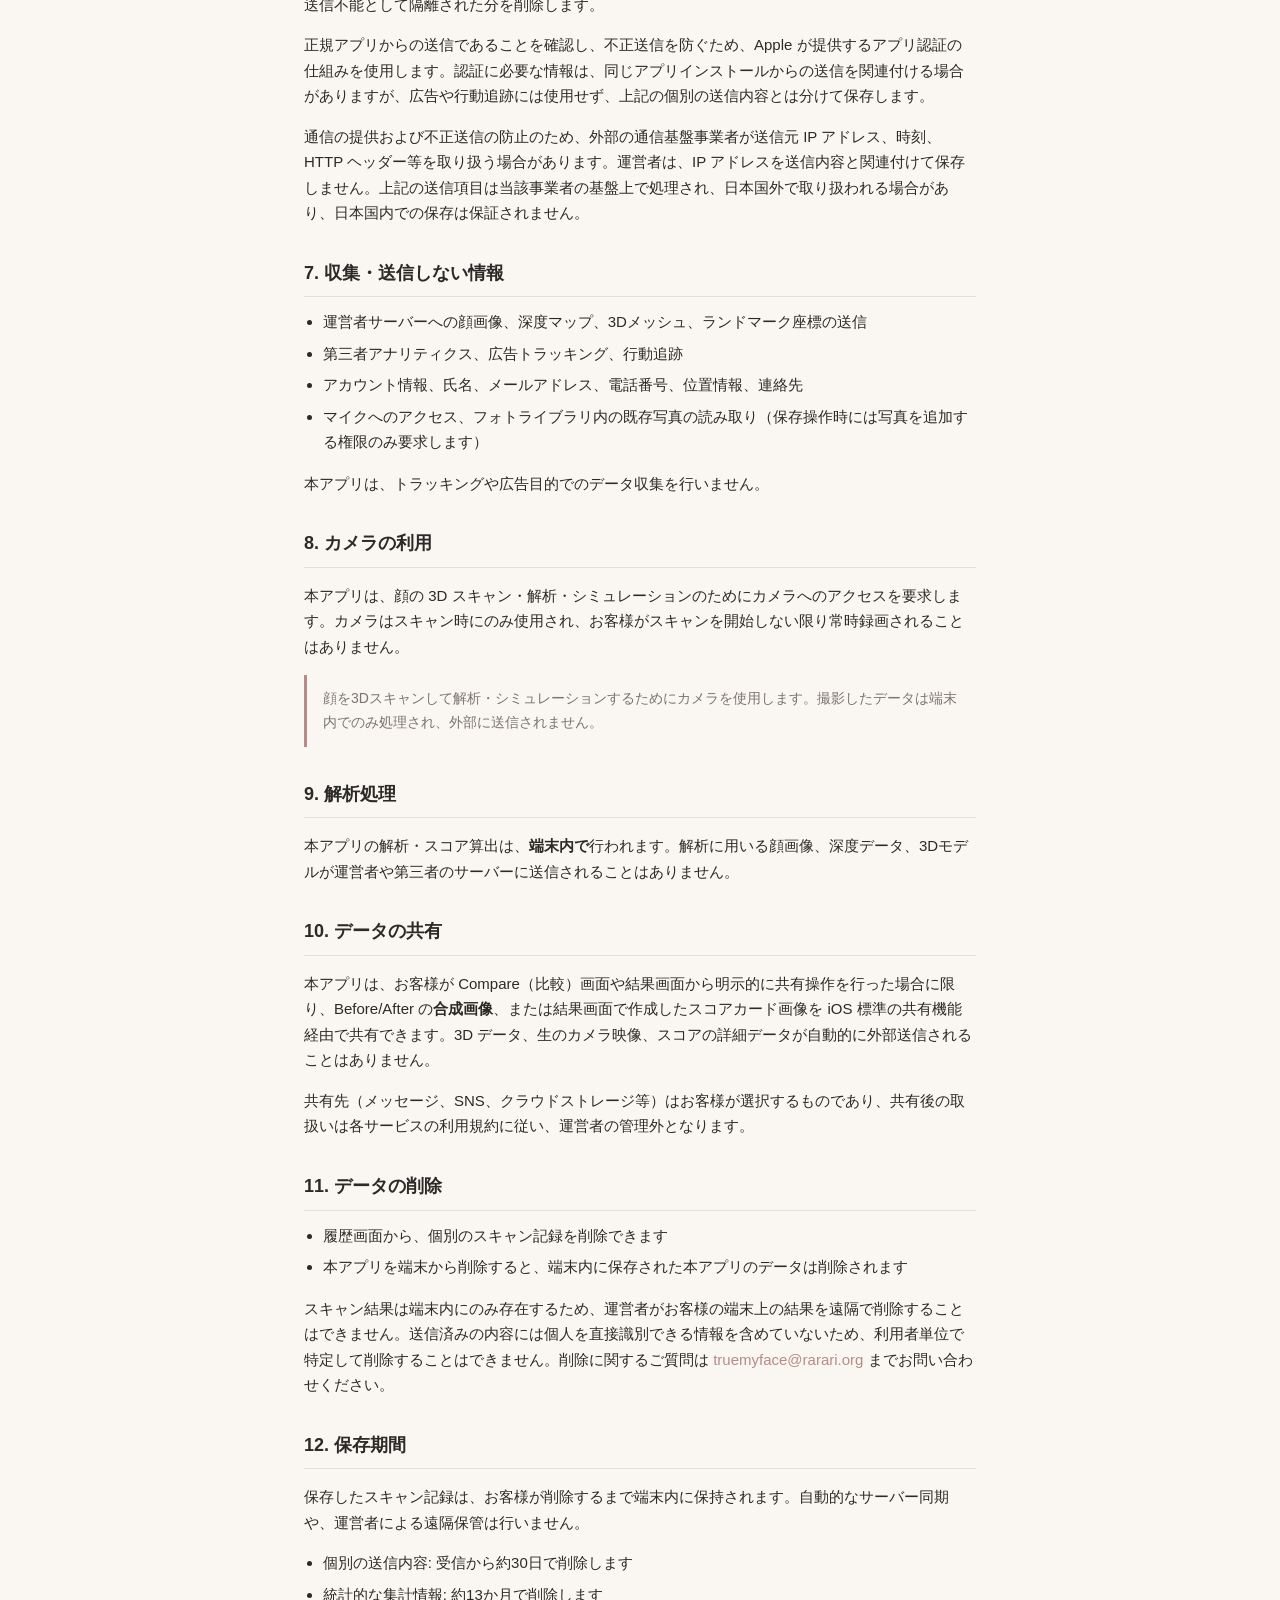
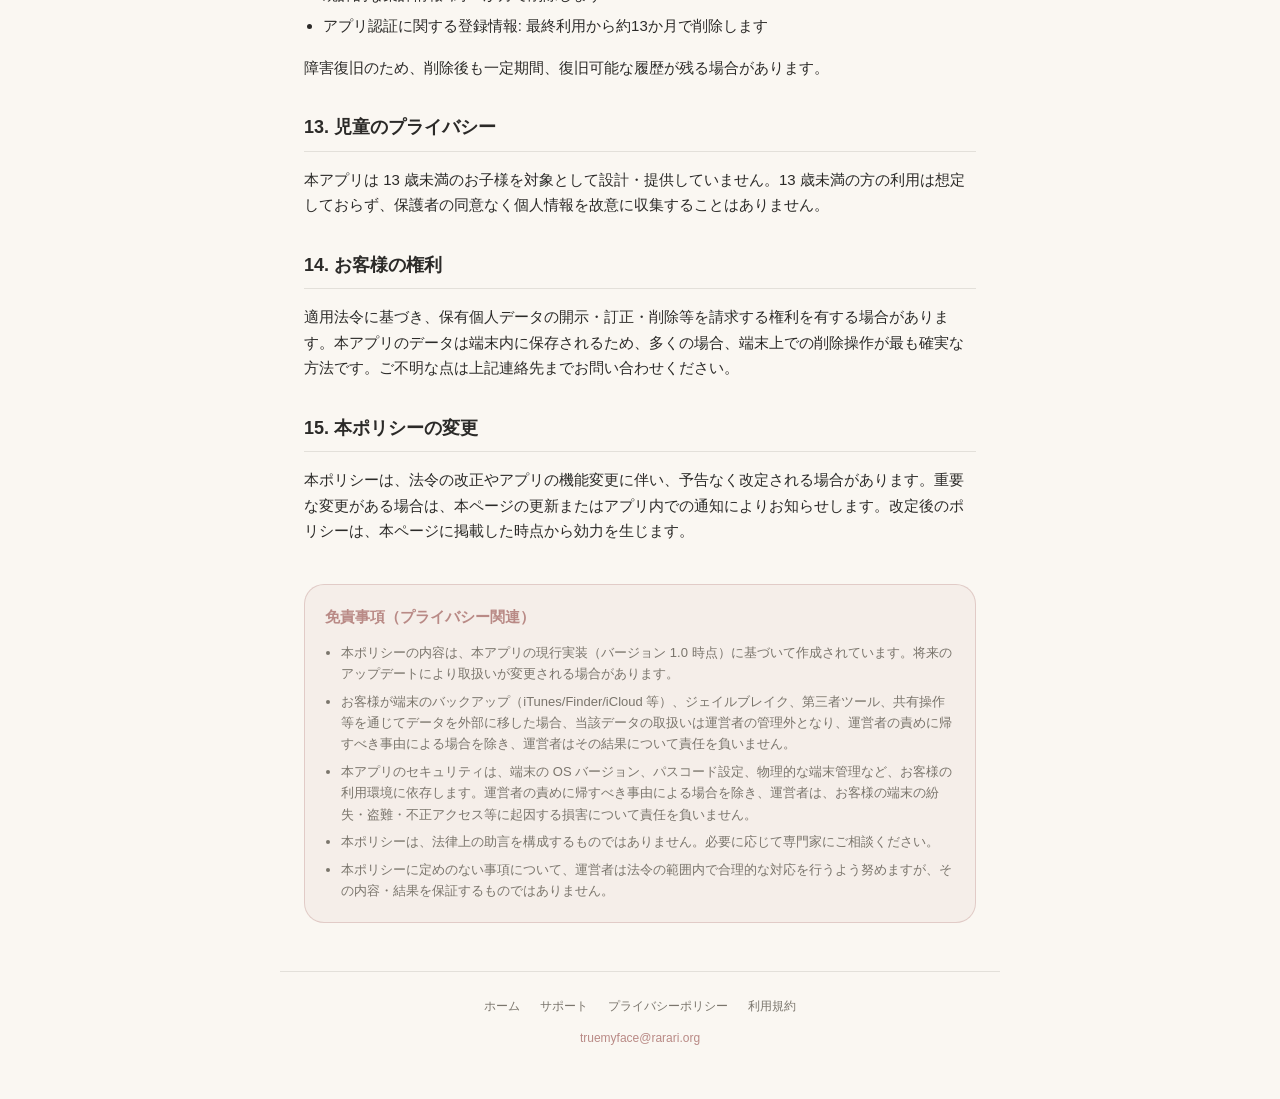
==== commit f1c80e37: "Update privacy.html: cover Results-screen share card in data-flow/sharing sections" ====
--- a/privacy.html
+++ b/privacy.html
@@ -22,7 +22,7 @@
 
 <main>
     <h1>プライバシーポリシー</h1>
-    <p class="meta">最終更新日: 2026年7月14日</p>
+    <p class="meta">最終更新日: 2026年7月16日</p>
     <p class="lead">TrueMyFace（以下「本アプリ」）は、お客様のプライバシーを尊重し、個人情報の保護に努めます。本ポリシーは、本アプリにおける情報の取扱いについて説明するものです。</p>
 
     <h2>1. 運営者情報</h2>
@@ -41,7 +41,7 @@
     <div class="data-flow">
         <strong>データの流れ（概要）</strong><br>
         カメラ映像 → 端末内での解析・スコア算出 → お客様が保存した結果のみ端末内に記録<br>
-        Compare 画面の共有 → お客様の操作時のみ、Before/After の合成画像を共有先へ送信
+        Compare / 結果画面での共有 → お客様の操作時のみ、合成画像（Before/After またはスコアカード）を共有先へ送信
     </div>
 
     <h2>5. 端末内に保存する情報</h2>
@@ -73,7 +73,7 @@
     <p>本アプリの解析・スコア算出は、<strong>端末内で</strong>行われます。解析に用いる顔画像、深度データ、3Dモデルが運営者や第三者のサーバーに送信されることはありません。</p>
 
     <h2>10. データの共有</h2>
-    <p>本アプリは、お客様が Compare（比較）画面から明示的に共有操作を行った場合に限り、Before/After の<strong>合成画像</strong>を iOS 標準の共有機能経由で共有できます。3D データ、生のカメラ映像、スコアの詳細データが自動的に外部送信されることはありません。</p>
+    <p>本アプリは、お客様が Compare（比較）画面や結果画面から明示的に共有操作を行った場合に限り、Before/After の<strong>合成画像</strong>、または結果画面で作成したスコアカード画像を iOS 標準の共有機能経由で共有できます。3D データ、生のカメラ映像、スコアの詳細データが自動的に外部送信されることはありません。</p>
     <p>共有先（メッセージ、SNS、クラウドストレージ等）はお客様が選択するものであり、共有後の取扱いは各サービスの利用規約に従い、運営者の管理外となります。</p>
 
     <h2>11. データの削除</h2>
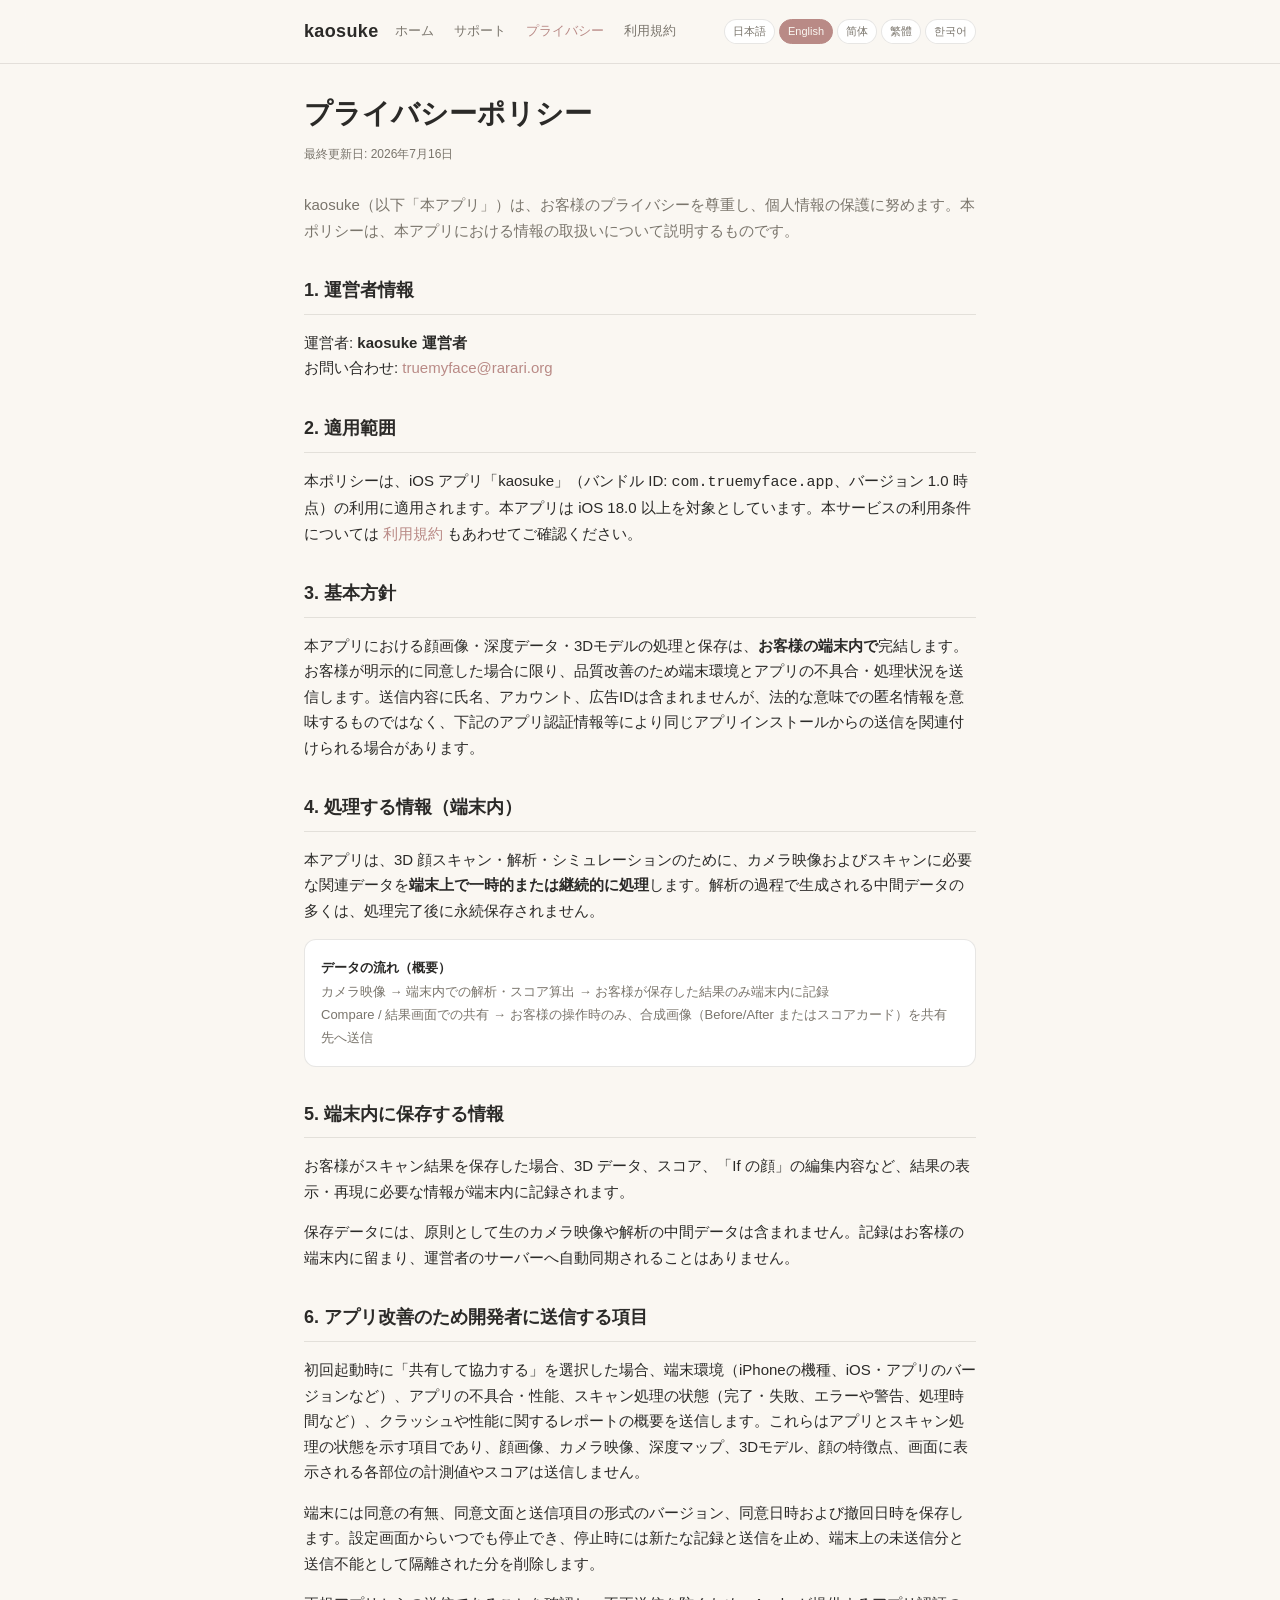
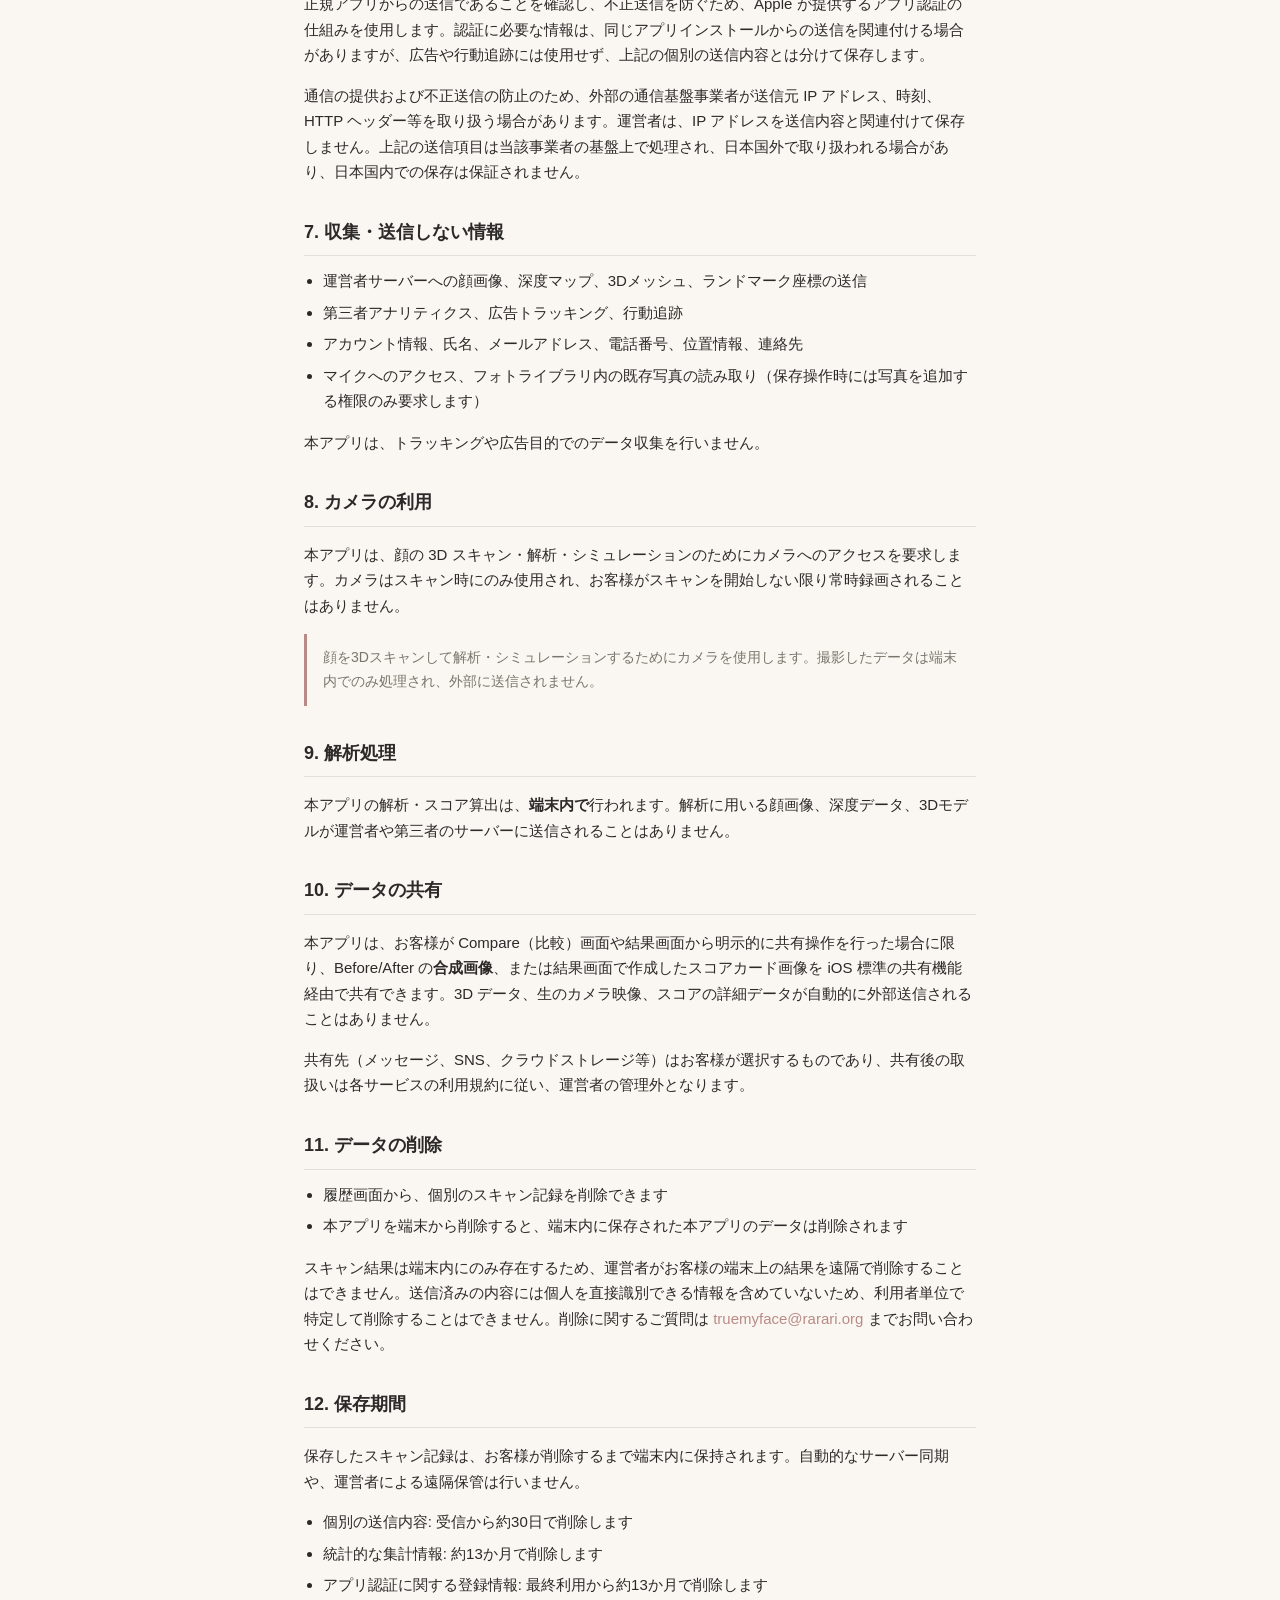
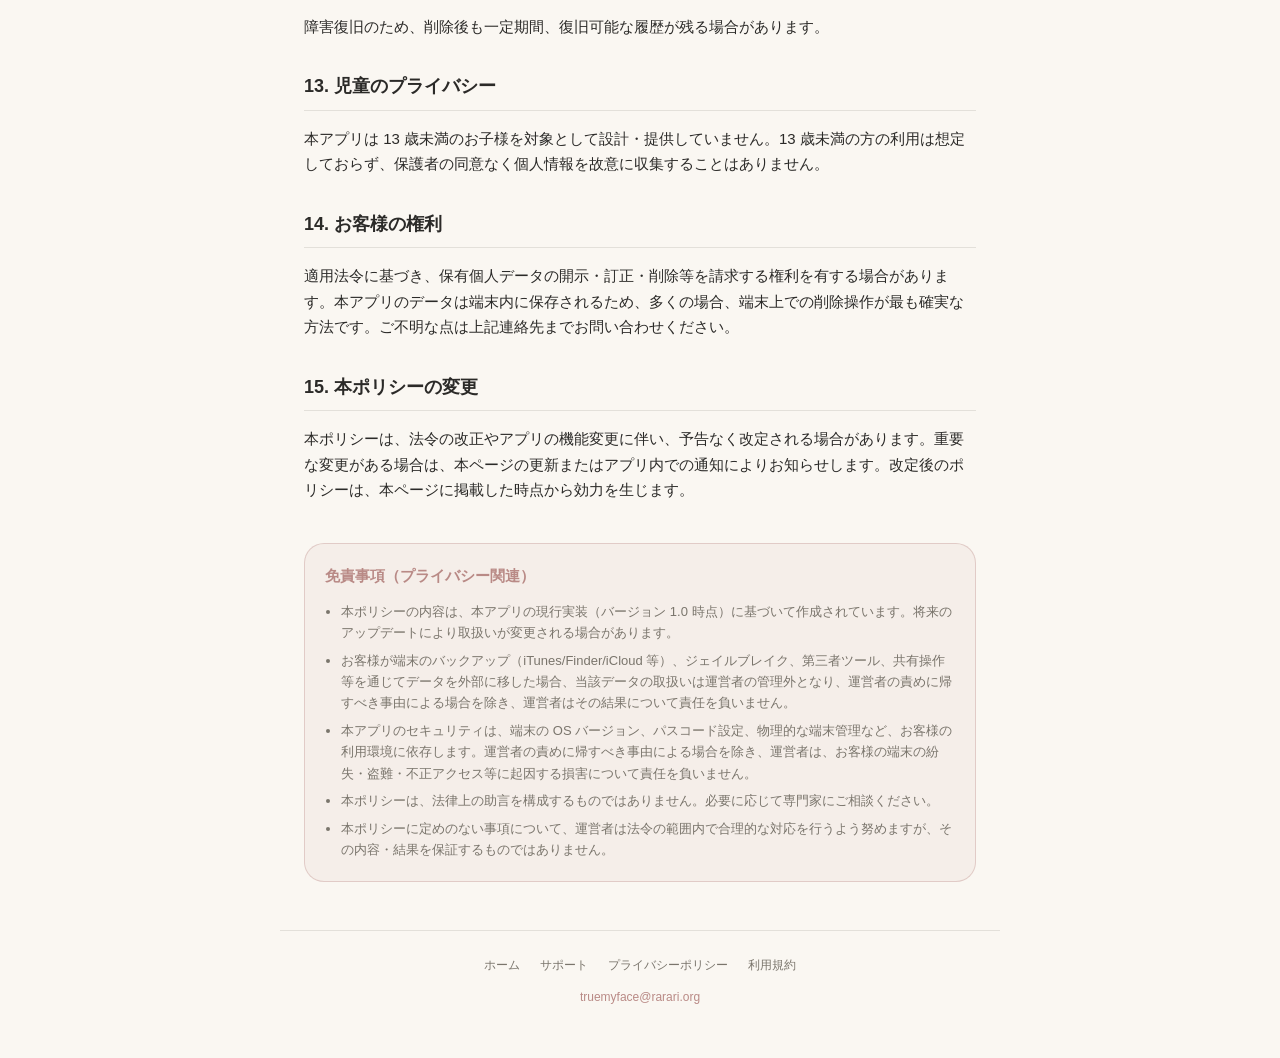
==== commit bcf5145b: "Rename app to kaosuke" ====
--- a/privacy.html
+++ b/privacy.html
@@ -3,14 +3,14 @@
 <head>
     <meta charset="UTF-8">
     <meta name="viewport" content="width=device-width, initial-scale=1">
-    <title>プライバシーポリシー — TrueMyFace</title>
-    <meta name="description" content="TrueMyFace のプライバシーポリシー。顔データは端末内で処理し、同意時のみ端末・OS・アプリのバージョン、エラーコード、処理時間などを送信します。">
+    <title>プライバシーポリシー — kaosuke</title>
+    <meta name="description" content="kaosuke のプライバシーポリシー。顔データは端末内で処理し、同意時のみ端末・OS・アプリのバージョン、エラーコード、処理時間などを送信します。">
     <link rel="stylesheet" href="assets/style.css">
 </head>
 <body data-page="privacy">
 <header class="site-header">
     <div class="header-inner">
-        <a href="index.html" class="site-logo" data-nav="index.html">TrueMyFace</a>
+        <a href="index.html" class="site-logo" data-nav="index.html">kaosuke</a>
         <nav class="site-nav">
             <a href="index.html" data-nav="index.html" data-i18n="nav.home">ホーム</a>
             <a href="support.html" data-nav="support.html" data-i18n="nav.support">サポート</a>
@@ -23,14 +23,14 @@
 <main>
     <h1>プライバシーポリシー</h1>
     <p class="meta">最終更新日: 2026年7月16日</p>
-    <p class="lead">TrueMyFace（以下「本アプリ」）は、お客様のプライバシーを尊重し、個人情報の保護に努めます。本ポリシーは、本アプリにおける情報の取扱いについて説明するものです。</p>
+    <p class="lead">kaosuke（以下「本アプリ」）は、お客様のプライバシーを尊重し、個人情報の保護に努めます。本ポリシーは、本アプリにおける情報の取扱いについて説明するものです。</p>
 
     <h2>1. 運営者情報</h2>
-    <p>運営者: <strong>TrueMyFace 運営者</strong><br>
+    <p>運営者: <strong>kaosuke 運営者</strong><br>
     お問い合わせ: <a href="mailto:truemyface@rarari.org">truemyface@rarari.org</a></p>
 
     <h2>2. 適用範囲</h2>
-    <p>本ポリシーは、iOS アプリ「TrueMyFace」（バンドル ID: <code>com.truemyface.app</code>、バージョン 1.0 時点）の利用に適用されます。本アプリは iOS 18.0 以上を対象としています。本サービスの利用条件については <a href="terms.html">利用規約</a> もあわせてご確認ください。</p>
+    <p>本ポリシーは、iOS アプリ「kaosuke」（バンドル ID: <code>com.truemyface.app</code>、バージョン 1.0 時点）の利用に適用されます。本アプリは iOS 18.0 以上を対象としています。本サービスの利用条件については <a href="terms.html">利用規約</a> もあわせてご確認ください。</p>
 
     <h2>3. 基本方針</h2>
     <p>本アプリにおける顔画像・深度データ・3Dモデルの処理と保存は、<strong>お客様の端末内で</strong>完結します。お客様が明示的に同意した場合に限り、品質改善のため端末環境とアプリの不具合・処理状況を送信します。送信内容に氏名、アカウント、広告IDは含まれませんが、法的な意味での匿名情報を意味するものではなく、下記のアプリ認証情報等により同じアプリインストールからの送信を関連付けられる場合があります。</p>
@@ -120,7 +120,7 @@
         <a href="privacy.html" data-nav="privacy.html" data-i18n="footer.privacy">プライバシーポリシー</a>
         <a href="terms.html" data-nav="terms.html" data-i18n="footer.terms">利用規約</a>
     </div>
-    <p data-footer-contact>© 2026 TrueMyFace. お問い合わせ: <a href="mailto:truemyface@rarari.org">truemyface@rarari.org</a></p>
+    <p data-footer-contact>© 2026 kaosuke. お問い合わせ: <a href="mailto:truemyface@rarari.org">truemyface@rarari.org</a></p>
 </footer>
 <script src="assets/locale.js" defer></script>
 </body>
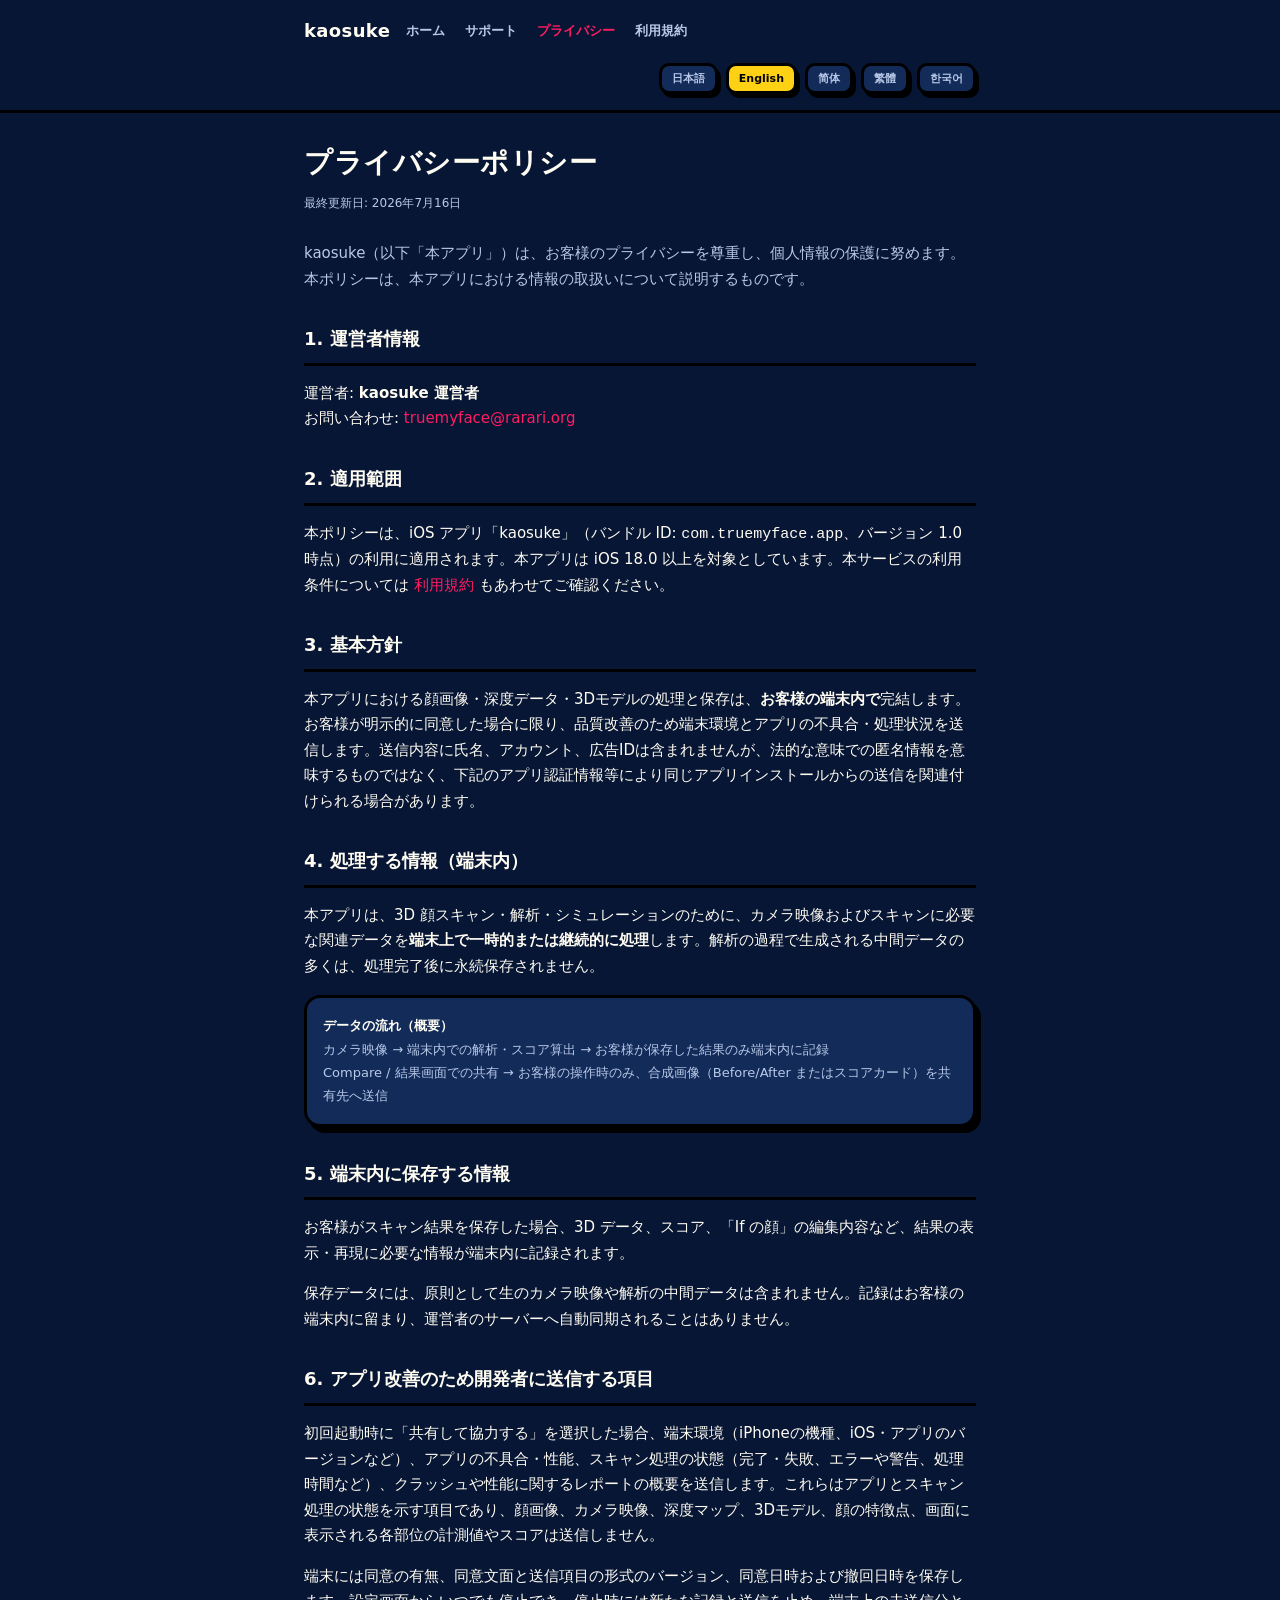
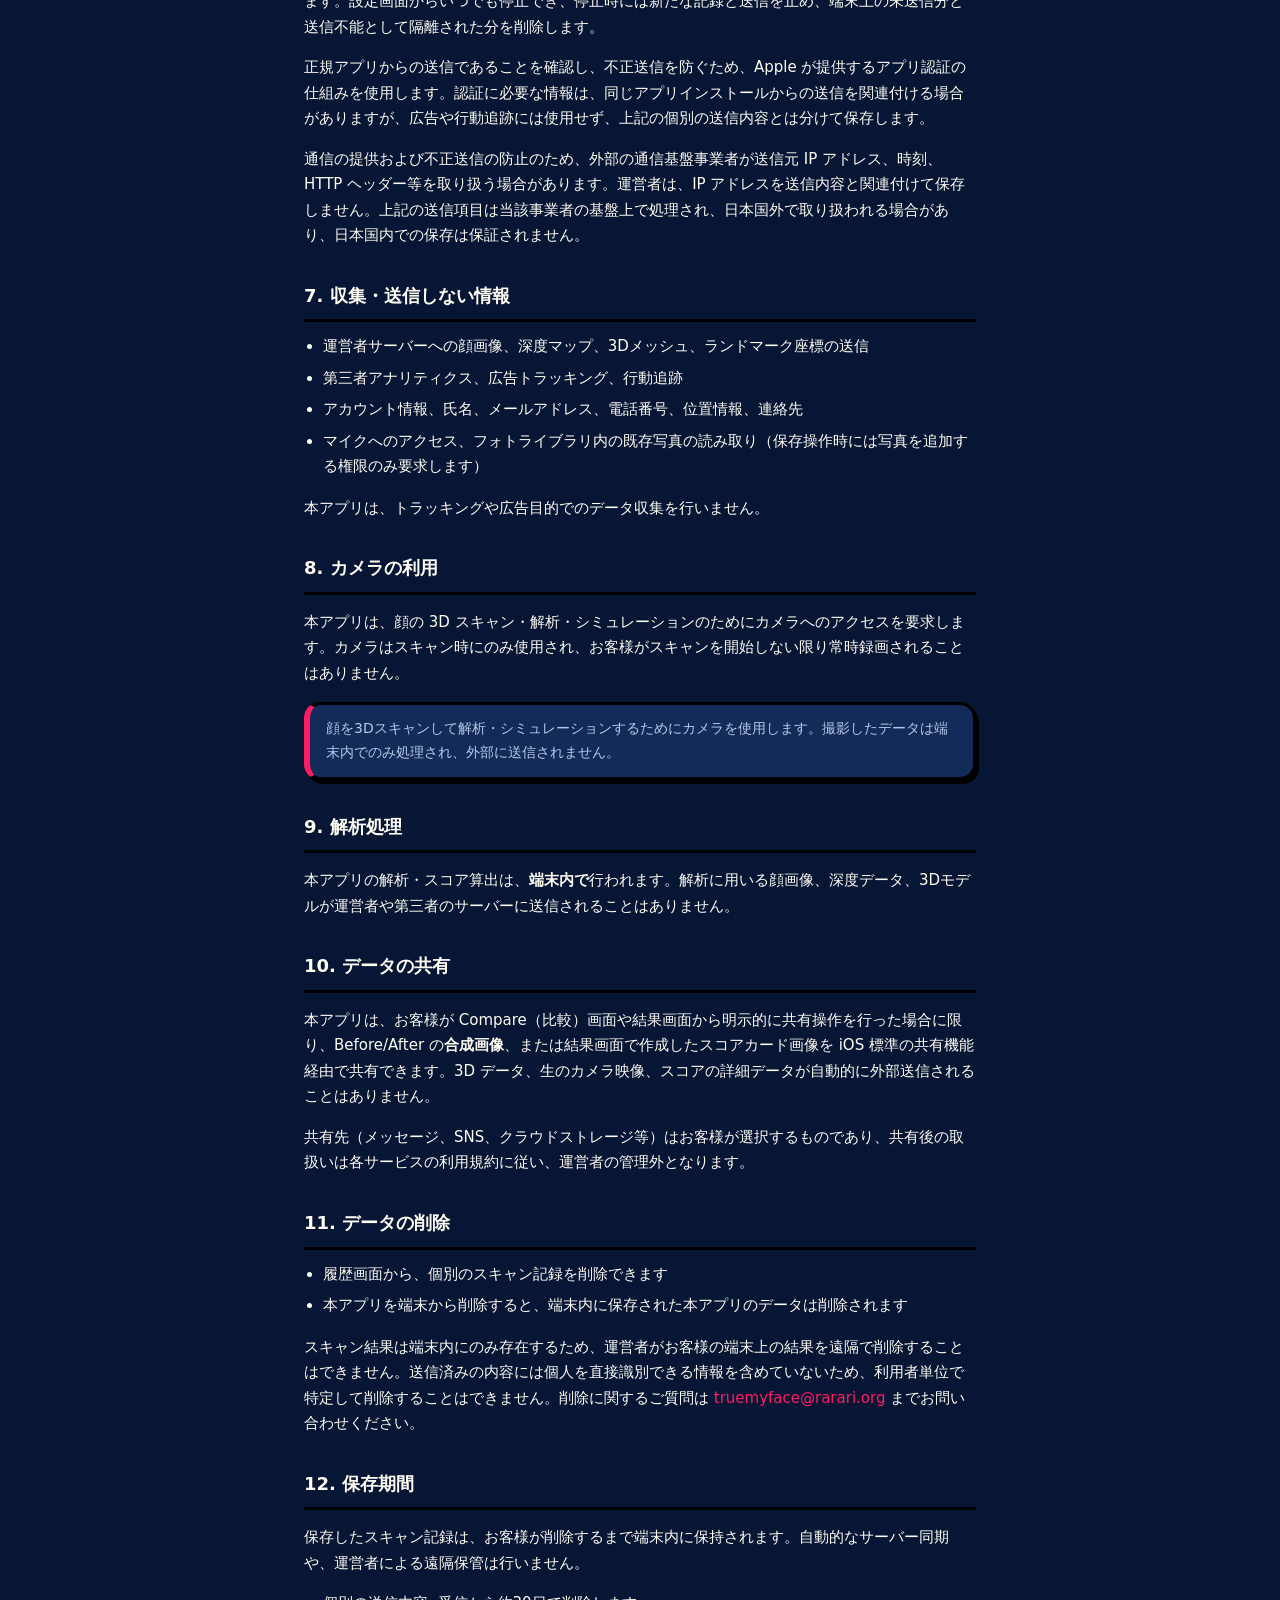
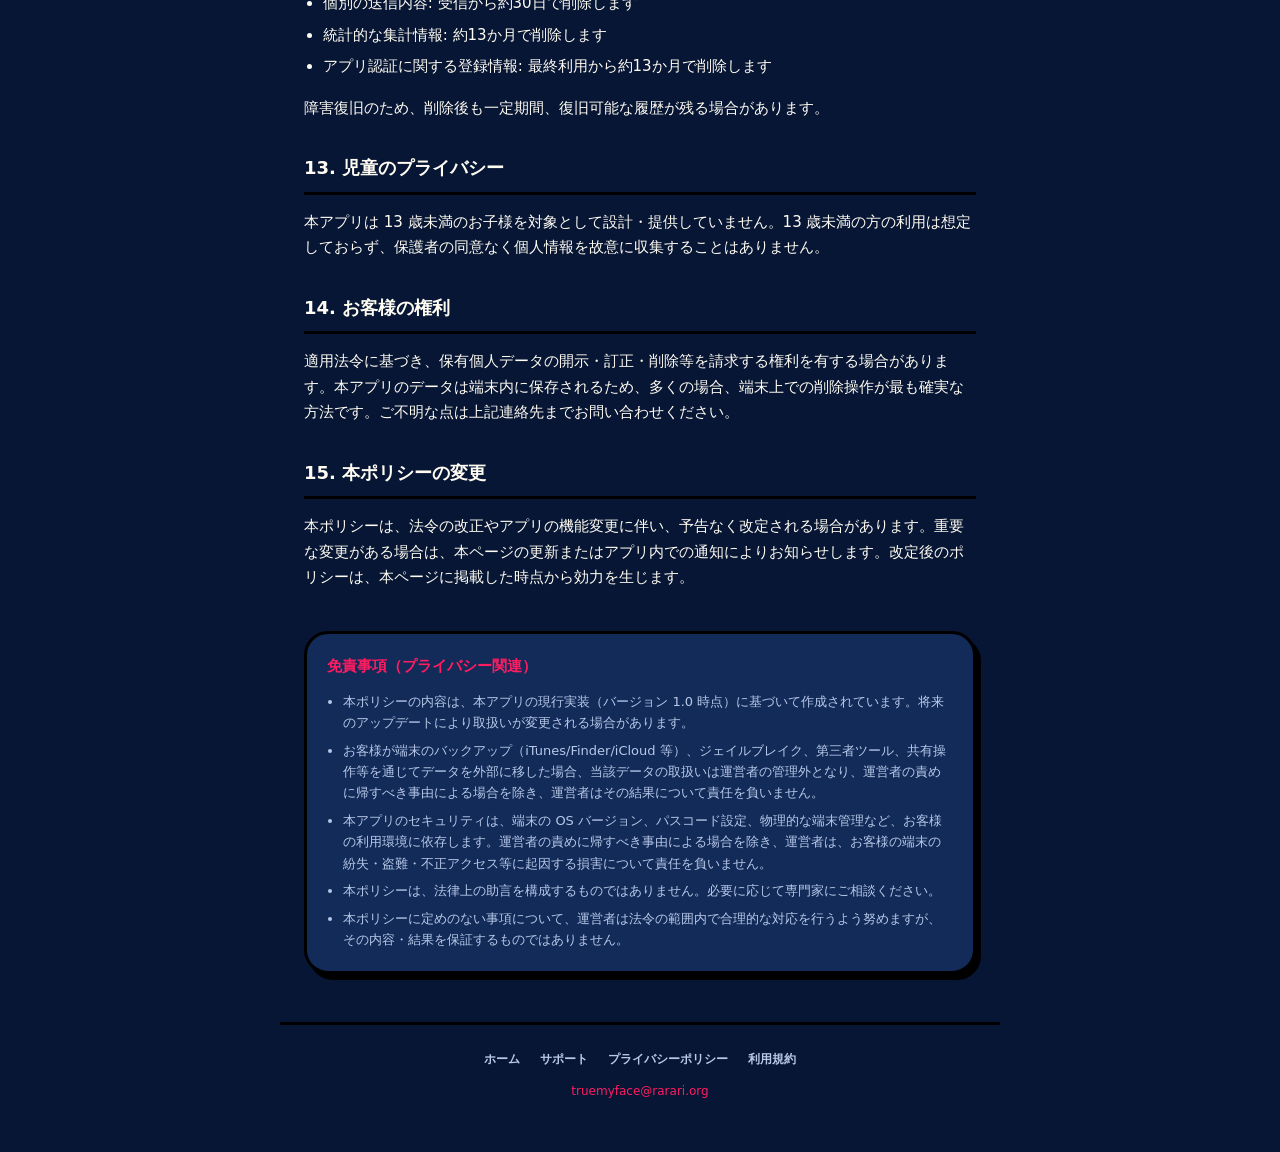
==== commit 592d2273: "Align site with app neo-brutalist navy UI Match DesignSystem tokens: deep navy canvas, hard ink outl" ====
--- a/privacy.html
+++ b/privacy.html
@@ -65,7 +65,7 @@
 
     <h2>8. カメラの利用</h2>
     <p>本アプリは、顔の 3D スキャン・解析・シミュレーションのためにカメラへのアクセスを要求します。カメラはスキャン時にのみ使用され、お客様がスキャンを開始しない限り常時録画されることはありません。</p>
-    <blockquote style="margin:16px 0;padding:12px 16px;border-left:3px solid var(--accent-rose);color:var(--text-secondary);font-size:14px;">
+    <blockquote class="quote-block">
         顔を3Dスキャンして解析・シミュレーションするためにカメラを使用します。撮影したデータは端末内でのみ処理され、外部に送信されません。
     </blockquote>
 
--- a/assets/style.css
+++ b/assets/style.css
@@ -1,81 +1,79 @@
-/* TrueMyFace Web — matches app Design System (Theme.swift / Asset Catalog) */
+/* TrueMyFace Web — neo-brutalist navy, matches app DesignSystem (Theme.swift) */
 
 :root {
-    --base: #FAF7F2;
-    --surface: #FFFFFF;
-    --accent-rose: #B98A86;
-    --accent-sage: #9CAF94;
-    --text-primary: #2B2A28;
-    --text-secondary: #7A756C;
-    --hairline: rgba(122, 117, 108, 0.18);
-    --shadow: rgba(0, 0, 0, 0.05);
-    --disclaimer-bg: rgba(185, 138, 134, 0.08);
-    --disclaimer-border: rgba(185, 138, 134, 0.35);
+    --base: #071635;
+    --surface: #122B59;
+    --text-primary: #FFFCF2;
+    --text-secondary: #B8C8E8;
+    --brutal-ink: #000000;
+    --brand-blue: #0D63FF;
+    --brand-pink: #FF1C61;
+    --sparkle: #FFD114;
+    --accent-cyan: #05B8C2;
+    --success: #00C785;
+    /* Aliases used in HTML / legacy selectors */
+    --accent-rose: var(--brand-pink);
+    --accent-sage: var(--success);
+    --hairline: rgba(255, 255, 255, 0.18);
     --max-width: 720px;
     --screen-padding: 24px;
     --card-padding: 20px;
-    --corner-radius: 20px;
-    --small-radius: 12px;
-}
-
-@media (prefers-color-scheme: dark) {
-    :root {
-        --base: #17161A;
-        --surface: #232228;
-        --accent-rose: #CDA0A0;
-        --accent-sage: #A9BBA0;
-        --text-primary: #ECEAE4;
-        --text-secondary: #A8A39A;
-        --hairline: rgba(168, 163, 154, 0.18);
-        --shadow: rgba(0, 0, 0, 0.25);
-        --disclaimer-bg: rgba(205, 160, 160, 0.1);
-        --disclaimer-border: rgba(205, 160, 160, 0.35);
-    }
+    --corner-radius: 24px;
+    --small-radius: 16px;
+    --border-width: 3px;
+    --shadow-offset: 5px 6px 0 var(--brutal-ink);
+    --shadow-offset-sm: 3px 4px 0 var(--brutal-ink);
 }
 
 *, *::before, *::after { box-sizing: border-box; }
 html { -webkit-text-size-adjust: 100%; }
 body {
     margin: 0;
-    font-family: -apple-system, BlinkMacSystemFont, "Hiragino Sans", "Hiragino Kaku Gothic ProN", "Noto Sans JP", sans-serif;
+    font-family: "Hiragino Maru Gothic ProN", "Hiragino Sans", "Hiragino Kaku Gothic ProN",
+        "Apple SD Gothic Neo", "Noto Sans JP", system-ui, sans-serif;
     font-size: 15px;
     line-height: 1.7;
     color: var(--text-primary);
     background: var(--base);
 }
-a { color: var(--accent-rose); text-decoration: none; }
+a { color: var(--brand-pink); text-decoration: none; }
 a:hover { text-decoration: underline; }
 
 .site-header {
     position: sticky; top: 0; z-index: 10;
-    background: color-mix(in srgb, var(--base) 92%, transparent);
-    backdrop-filter: blur(12px);
-    -webkit-backdrop-filter: blur(12px);
-    border-bottom: 0.5px solid var(--hairline);
+    background: var(--base);
+    border-bottom: var(--border-width) solid var(--brutal-ink);
 }
 .header-inner {
     max-width: var(--max-width); margin: 0 auto;
     padding: 16px var(--screen-padding);
     display: flex; align-items: center; gap: 16px; flex-wrap: wrap;
 }
-.site-logo { font-size: 18px; font-weight: 600; letter-spacing: 0.02em; color: var(--text-primary); text-decoration: none; }
-.site-logo:hover { text-decoration: none; color: var(--accent-rose); }
+.site-logo {
+    font-size: 18px; font-weight: 700; letter-spacing: 0.02em;
+    color: var(--text-primary); text-decoration: none;
+}
+.site-logo:hover { text-decoration: none; color: var(--sparkle); }
 .site-nav { display: flex; gap: 20px; font-size: 13px; flex-wrap: wrap; }
-.site-nav a { color: var(--text-secondary); }
-.site-nav a.active, .site-nav a:hover { color: var(--accent-rose); }
+.site-nav a { color: var(--text-secondary); font-weight: 600; }
+.site-nav a.active, .site-nav a:hover { color: var(--brand-pink); text-decoration: none; }
 
 .locale-switcher {
-    display: flex; gap: 4px; flex-wrap: wrap; justify-content: flex-end;
+    display: flex; gap: 8px; flex-wrap: wrap; justify-content: flex-end;
     margin-left: auto;
 }
 .locale-button {
-    appearance: none; border: 0.5px solid var(--hairline); background: var(--surface);
-    color: var(--text-secondary); font: inherit; font-size: 11px; line-height: 1;
-    padding: 6px 8px; border-radius: 999px; cursor: pointer;
-}
-.locale-button:hover { color: var(--accent-rose); border-color: color-mix(in srgb, var(--accent-rose) 35%, var(--hairline)); }
+    appearance: none;
+    border: var(--border-width) solid var(--brutal-ink);
+    background: var(--surface);
+    color: var(--text-secondary);
+    font: inherit; font-size: 11px; font-weight: 700; line-height: 1;
+    padding: 7px 10px; border-radius: 10px; cursor: pointer;
+    box-shadow: var(--shadow-offset-sm);
+}
+.locale-button:hover { color: var(--text-primary); background: var(--brand-blue); }
 .locale-button.active {
-    color: var(--base); background: var(--accent-rose); border-color: var(--accent-rose);
+    color: var(--brutal-ink); background: var(--sparkle); border-color: var(--brutal-ink);
 }
 @media (max-width: 640px) {
     .header-inner { flex-wrap: wrap; }
@@ -83,15 +81,31 @@
 }
 
 main { max-width: var(--max-width); margin: 0 auto; padding: 32px var(--screen-padding) 48px; }
-h1 { font-size: 28px; font-weight: 600; line-height: 1.3; margin: 0 0 8px; }
-h2 { font-size: 18px; font-weight: 600; margin: 32px 0 12px; padding-bottom: 8px; border-bottom: 0.5px solid var(--hairline); }
-h3 { font-size: 15px; font-weight: 600; margin: 20px 0 8px; }
+h1 { font-size: 28px; font-weight: 700; line-height: 1.3; margin: 0 0 8px; letter-spacing: 0.02em; }
+h2 {
+    font-size: 18px; font-weight: 700; margin: 32px 0 12px; padding-bottom: 8px;
+    border-bottom: var(--border-width) solid var(--brutal-ink);
+}
+h3 { font-size: 15px; font-weight: 700; margin: 20px 0 8px; }
 .lead { font-size: 15px; color: var(--text-secondary); margin: 0 0 24px; }
 .meta { font-size: 12px; color: var(--text-secondary); margin-bottom: 28px; }
+.hero-note { font-size: 14px; color: var(--text-secondary); margin: 0; }
+.support-note { font-size: 13px; color: var(--text-secondary); margin-top: 12px; }
+
+.brutal-surface {
+    background: var(--surface);
+    border: var(--border-width) solid var(--brutal-ink);
+    border-radius: var(--corner-radius);
+    box-shadow: var(--shadow-offset);
+}
 
 .card {
-    background: var(--surface); border-radius: var(--corner-radius); padding: var(--card-padding);
-    margin-bottom: 16px; border: 0.5px solid var(--hairline); box-shadow: 0 8px 16px var(--shadow);
+    background: var(--surface);
+    border-radius: var(--corner-radius);
+    padding: var(--card-padding);
+    margin-bottom: 16px;
+    border: var(--border-width) solid var(--brutal-ink);
+    box-shadow: var(--shadow-offset);
 }
 .card h3 { margin-top: 0; }
 ul, ol { padding-left: 1.25em; margin: 0 0 16px; }
@@ -100,59 +114,109 @@
 
 .hero { text-align: center; padding: 24px 0 32px; }
 .hero h1 { font-size: 36px; margin-bottom: 12px; }
-.hero .tagline { font-size: 16px; color: var(--text-secondary); margin: 0 0 28px; line-height: 1.6; }
-
-.feature-grid { display: grid; gap: 16px; margin: 24px 0; }
+.hero .tagline { font-size: 16px; color: var(--text-secondary); margin: 0 0 16px; line-height: 1.6; }
+
+.feature-grid { display: grid; gap: 20px; margin: 24px 0; }
 @media (min-width: 560px) { .feature-grid { grid-template-columns: 1fr 1fr; } }
 .feature-card {
-    background: var(--surface); border-radius: var(--corner-radius); padding: var(--card-padding);
-    border: 0.5px solid var(--hairline); box-shadow: 0 8px 16px var(--shadow);
-}
-.feature-card h3 { margin: 0 0 8px; font-size: 15px; color: var(--accent-rose); }
+    background: var(--surface);
+    border-radius: var(--corner-radius);
+    padding: var(--card-padding);
+    border: var(--border-width) solid var(--brutal-ink);
+    box-shadow: var(--shadow-offset);
+}
+.feature-card h3 { margin: 0 0 8px; font-size: 15px; color: var(--brand-pink); }
 .feature-card p { margin: 0; font-size: 14px; color: var(--text-secondary); line-height: 1.6; }
 
 .steps { counter-reset: step; list-style: none; padding: 0; margin: 0 0 24px; }
-.steps li { counter-increment: step; position: relative; padding-left: 40px; margin-bottom: 16px; }
+.steps li { counter-increment: step; position: relative; padding-left: 44px; margin-bottom: 16px; }
 .steps li::before {
     content: counter(step); position: absolute; left: 0; top: 0;
-    width: 28px; height: 28px; border-radius: 50%; background: var(--accent-sage); color: var(--base);
-    font-size: 13px; font-weight: 600; display: flex; align-items: center; justify-content: center;
+    width: 28px; height: 28px; border-radius: 50%;
+    background: var(--sparkle); color: var(--brutal-ink);
+    border: var(--border-width) solid var(--brutal-ink);
+    box-shadow: var(--shadow-offset-sm);
+    font-size: 13px; font-weight: 700;
+    display: flex; align-items: center; justify-content: center;
 }
 
 .faq-item { margin-bottom: 20px; }
-.faq-item dt { font-weight: 600; font-size: 15px; margin-bottom: 6px; }
+.faq-item dt { font-weight: 700; font-size: 15px; margin-bottom: 6px; }
 .faq-item dd { margin: 0; color: var(--text-secondary); font-size: 14px; line-height: 1.65; }
 
+.cta-wrap { text-align: center; padding: 16px 0; }
 .cta-button {
-    display: inline-block; padding: 14px 28px; background: var(--accent-rose); color: var(--base);
-    border-radius: var(--small-radius); font-size: 15px; font-weight: 600; opacity: 0.55; cursor: default;
-}
+    display: inline-block;
+    padding: 14px 28px;
+    background: var(--brand-blue);
+    color: #FFFFFF;
+    border: var(--border-width) solid var(--brutal-ink);
+    border-radius: 18px;
+    box-shadow: var(--shadow-offset);
+    font-size: 15px; font-weight: 700;
+    opacity: 0.55; cursor: default;
+    text-decoration: none;
+}
+.cta-button:hover { text-decoration: none; color: #FFFFFF; }
 .cta-note { font-size: 12px; color: var(--text-secondary); margin-top: 10px; }
 
 .contact-box {
-    background: var(--surface); border-radius: var(--corner-radius); padding: var(--card-padding);
-    border: 0.5px solid var(--hairline); text-align: center; margin: 24px 0;
-}
-.contact-box a { font-size: 17px; font-weight: 600; }
+    background: var(--surface);
+    border-radius: var(--corner-radius);
+    padding: var(--card-padding);
+    border: var(--border-width) solid var(--brutal-ink);
+    box-shadow: var(--shadow-offset);
+    text-align: center;
+    margin: 24px 0;
+}
+.contact-box a { font-size: 17px; font-weight: 700; }
 
 .disclaimer {
-    background: var(--disclaimer-bg); border: 1px solid var(--disclaimer-border);
-    border-radius: var(--corner-radius); padding: var(--card-padding); margin-top: 40px;
-    font-size: 13px; color: var(--text-secondary); line-height: 1.65;
-}
-.disclaimer h2 { font-size: 15px; margin: 0 0 12px; padding: 0; border: none; color: var(--accent-rose); }
+    background: var(--surface);
+    border: var(--border-width) solid var(--brutal-ink);
+    border-radius: var(--corner-radius);
+    box-shadow: var(--shadow-offset);
+    padding: var(--card-padding);
+    margin-top: 40px;
+    font-size: 13px;
+    color: var(--text-secondary);
+    line-height: 1.65;
+}
+.disclaimer h2 {
+    font-size: 15px; margin: 0 0 12px; padding: 0; border: none; color: var(--brand-pink);
+}
 .disclaimer ul { margin-bottom: 0; }
 
 .site-footer {
     max-width: var(--max-width); margin: 0 auto; padding: 24px var(--screen-padding) 40px;
-    border-top: 0.5px solid var(--hairline); font-size: 12px; color: var(--text-secondary); text-align: center;
+    border-top: var(--border-width) solid var(--brutal-ink);
+    font-size: 12px; color: var(--text-secondary); text-align: center;
 }
 .footer-links { display: flex; justify-content: center; gap: 20px; margin-bottom: 12px; flex-wrap: wrap; }
-.footer-links a { color: var(--text-secondary); }
-.footer-links a:hover { color: var(--accent-rose); }
+.footer-links a { color: var(--text-secondary); font-weight: 600; }
+.footer-links a:hover { color: var(--sparkle); text-decoration: none; }
 
 .data-flow {
-    background: var(--surface); border-radius: var(--small-radius); padding: 16px;
-    font-size: 13px; color: var(--text-secondary); border: 0.5px solid var(--hairline); margin: 16px 0; line-height: 1.8;
+    background: var(--surface);
+    border-radius: var(--small-radius);
+    padding: 16px;
+    font-size: 13px;
+    color: var(--text-secondary);
+    border: var(--border-width) solid var(--brutal-ink);
+    box-shadow: var(--shadow-offset);
+    margin: 16px 0;
+    line-height: 1.8;
 }
 .data-flow strong { color: var(--text-primary); }
+
+.quote-block {
+    margin: 16px 0;
+    padding: 12px 16px;
+    background: var(--surface);
+    border: var(--border-width) solid var(--brutal-ink);
+    border-left: 6px solid var(--brand-pink);
+    border-radius: var(--small-radius);
+    box-shadow: var(--shadow-offset-sm);
+    color: var(--text-secondary);
+    font-size: 14px;
+}
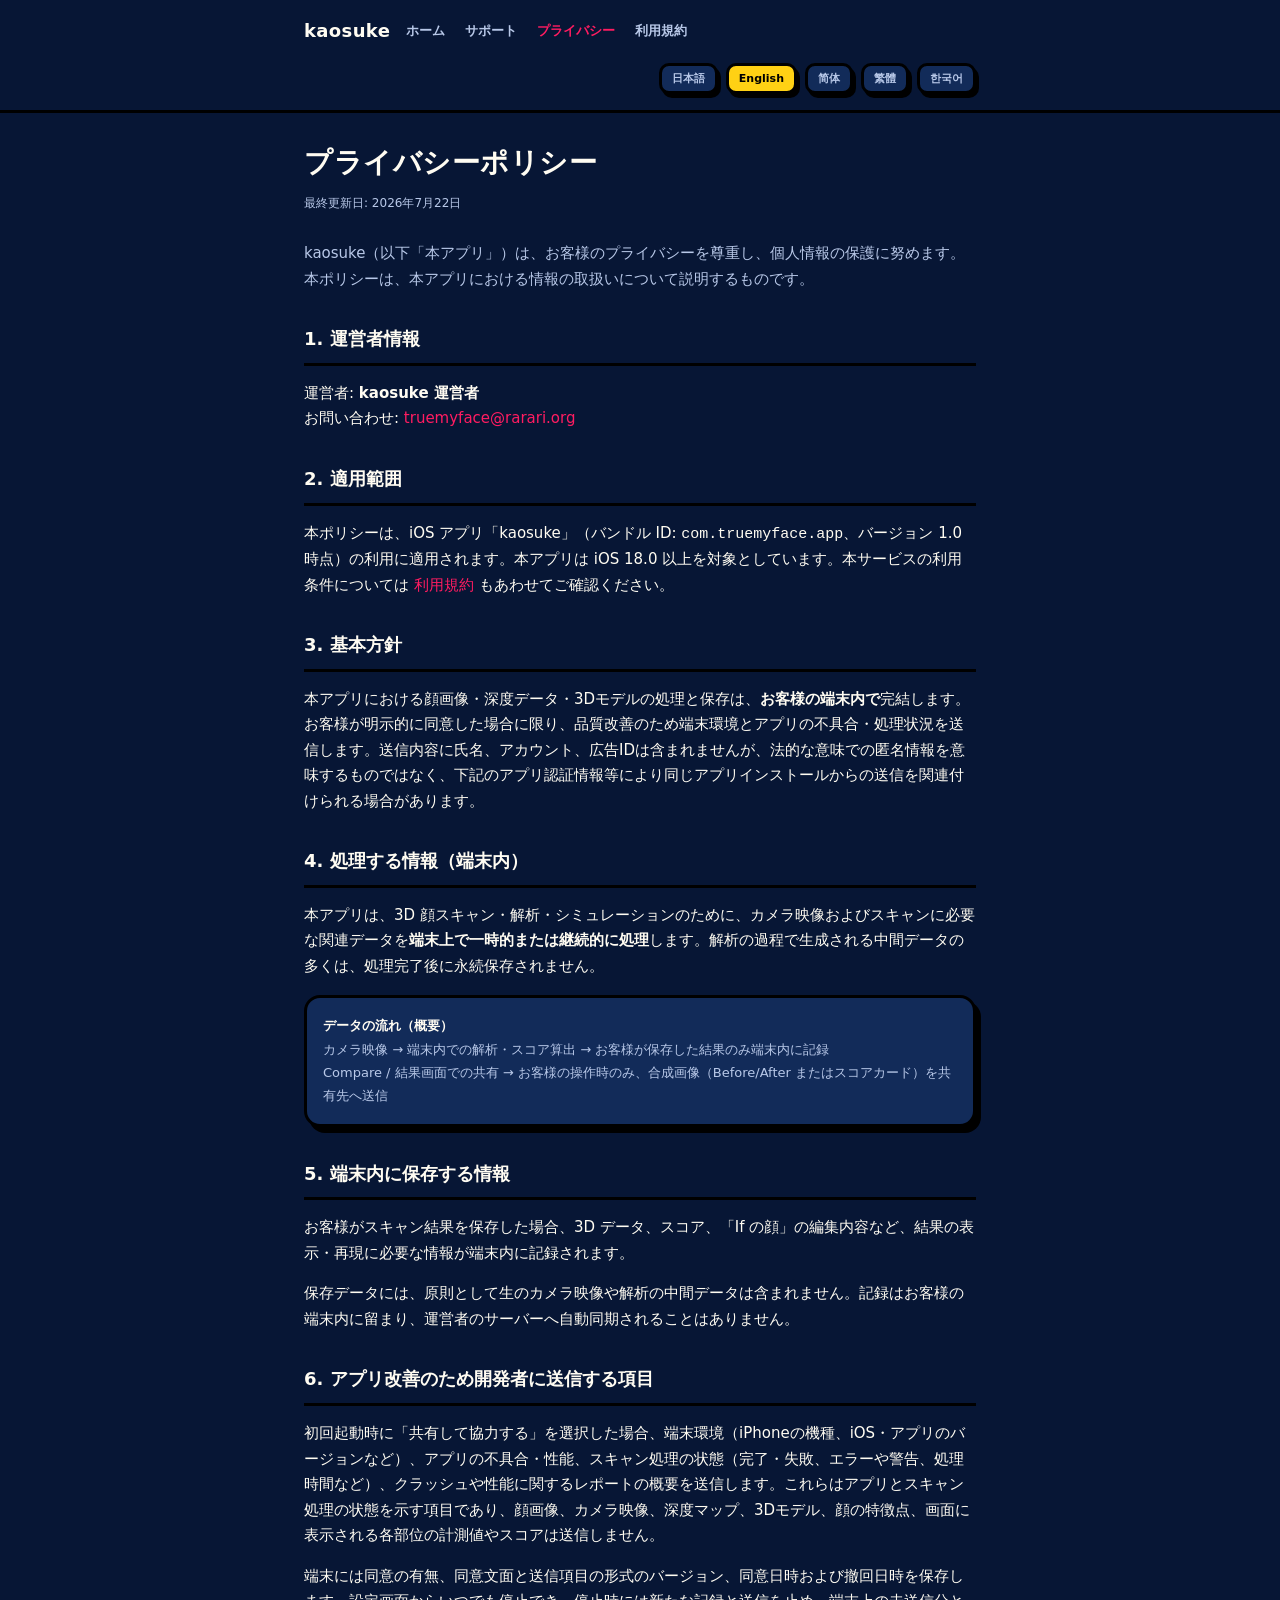
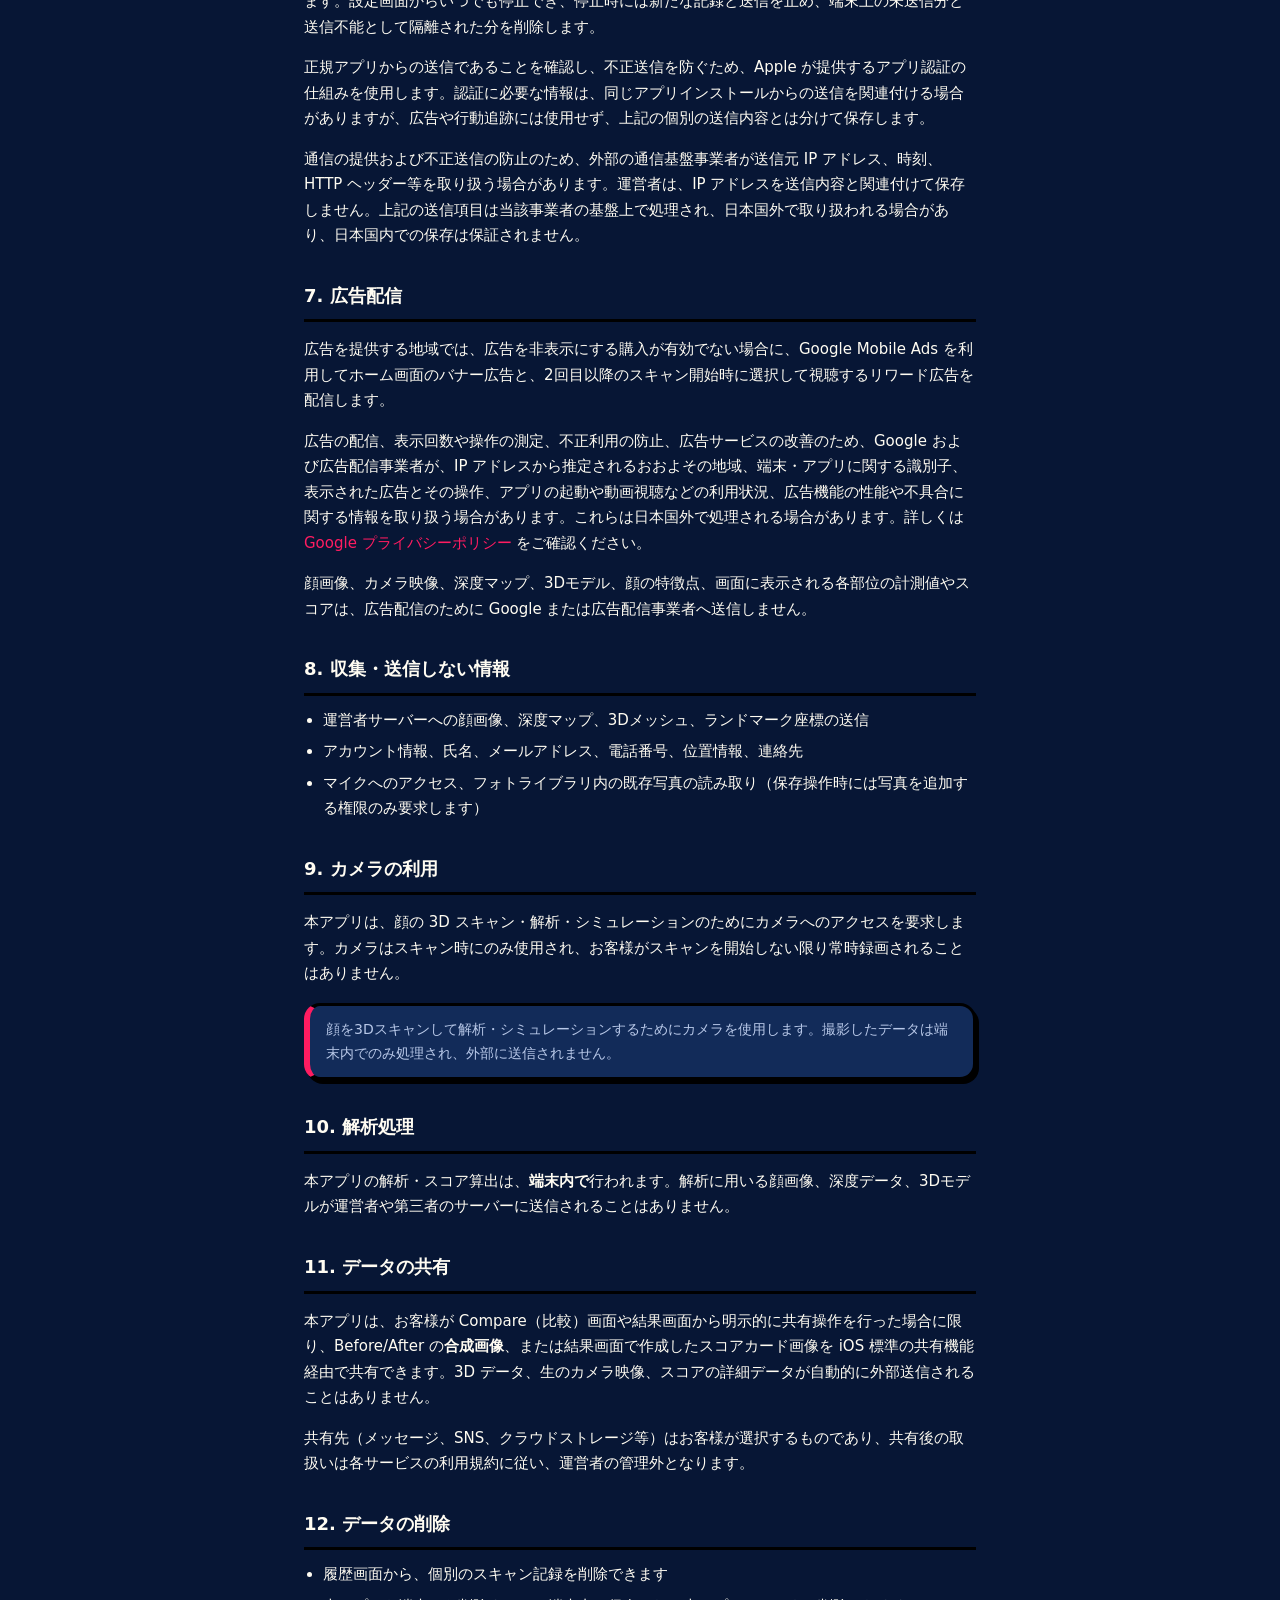
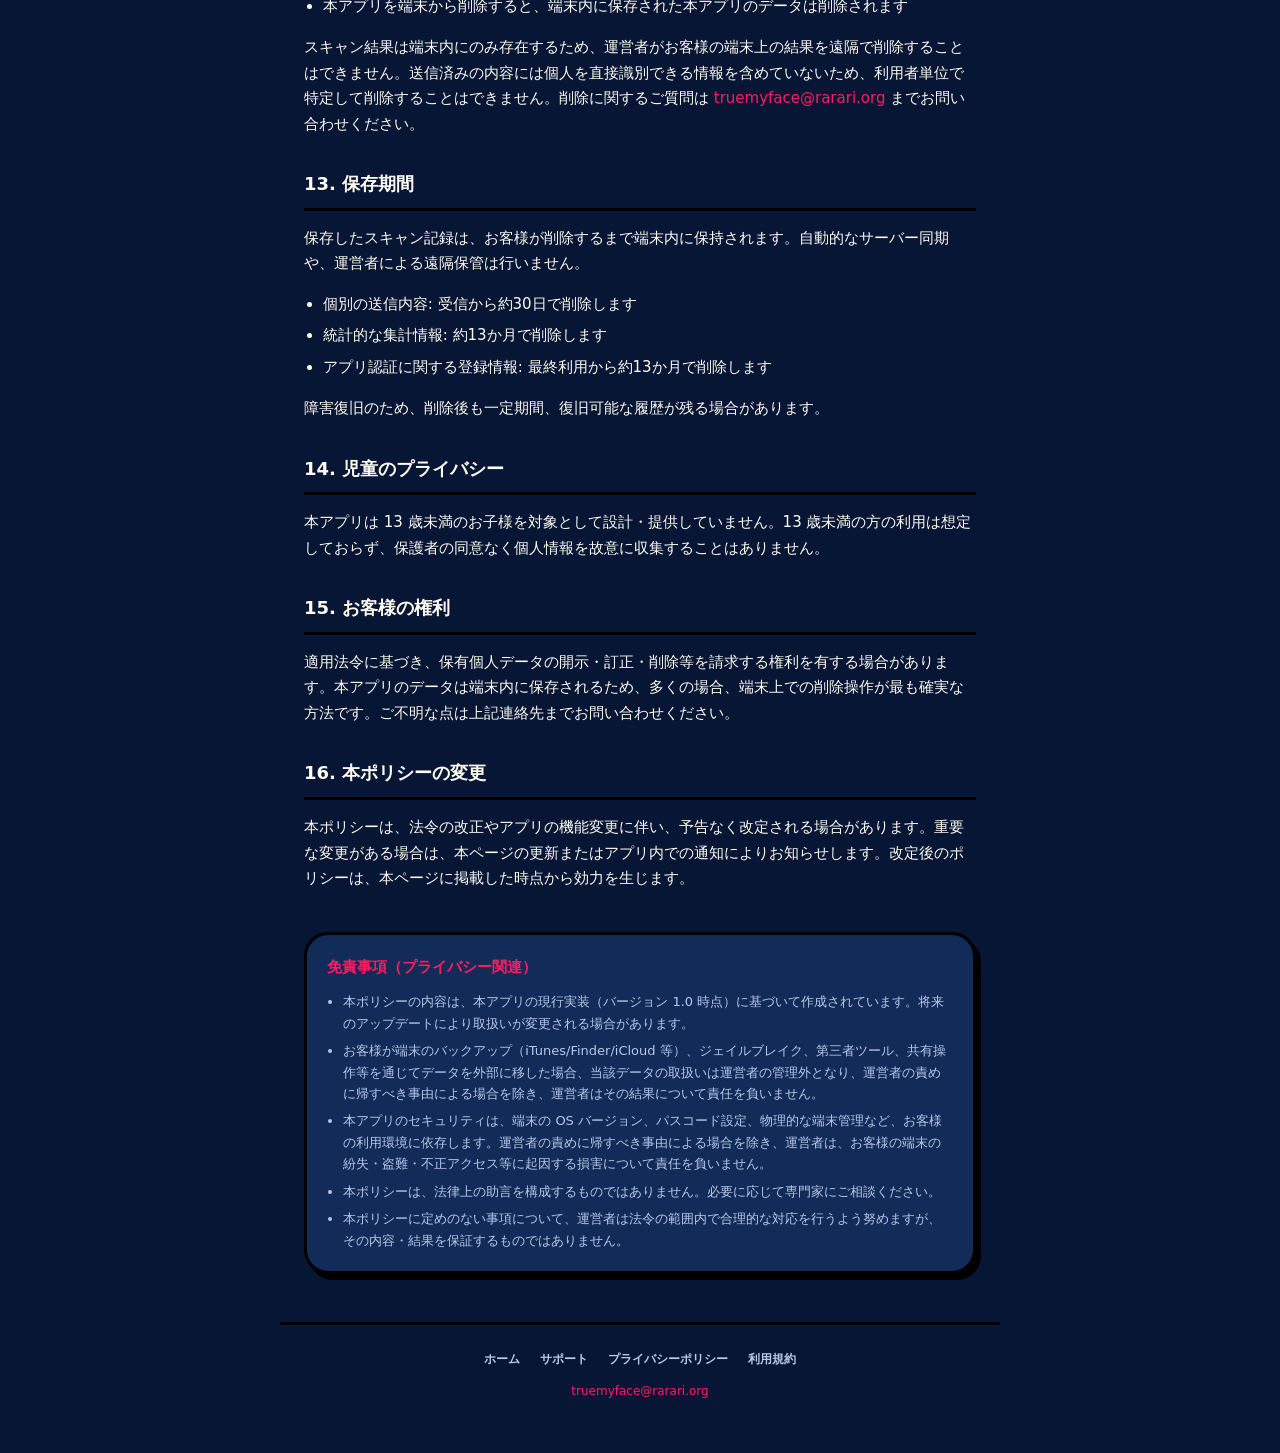
==== commit 078e2d24: "Disclose advertising data handling" ====
--- a/privacy.html
+++ b/privacy.html
@@ -22,7 +22,7 @@
 
 <main>
     <h1>プライバシーポリシー</h1>
-    <p class="meta">最終更新日: 2026年7月16日</p>
+    <p class="meta">最終更新日: 2026年7月22日</p>
     <p class="lead">kaosuke（以下「本アプリ」）は、お客様のプライバシーを尊重し、個人情報の保護に努めます。本ポリシーは、本アプリにおける情報の取扱いについて説明するものです。</p>
 
     <h2>1. 運営者情報</h2>
@@ -54,36 +54,39 @@
     <p>正規アプリからの送信であることを確認し、不正送信を防ぐため、Apple が提供するアプリ認証の仕組みを使用します。認証に必要な情報は、同じアプリインストールからの送信を関連付ける場合がありますが、広告や行動追跡には使用せず、上記の個別の送信内容とは分けて保存します。</p>
     <p>通信の提供および不正送信の防止のため、外部の通信基盤事業者が送信元 IP アドレス、時刻、HTTP ヘッダー等を取り扱う場合があります。運営者は、IP アドレスを送信内容と関連付けて保存しません。上記の送信項目は当該事業者の基盤上で処理され、日本国外で取り扱われる場合があり、日本国内での保存は保証されません。</p>
 
-    <h2>7. 収集・送信しない情報</h2>
+    <h2>7. 広告配信</h2>
+    <p>広告を提供する地域では、広告を非表示にする購入が有効でない場合に、Google Mobile Ads を利用してホーム画面のバナー広告と、2回目以降のスキャン開始時に選択して視聴するリワード広告を配信します。</p>
+    <p>広告の配信、表示回数や操作の測定、不正利用の防止、広告サービスの改善のため、Google および広告配信事業者が、IP アドレスから推定されるおおよその地域、端末・アプリに関する識別子、表示された広告とその操作、アプリの起動や動画視聴などの利用状況、広告機能の性能や不具合に関する情報を取り扱う場合があります。これらは日本国外で処理される場合があります。詳しくは <a href="https://policies.google.com/privacy" rel="noopener noreferrer">Google プライバシーポリシー</a> をご確認ください。</p>
+    <p>顔画像、カメラ映像、深度マップ、3Dモデル、顔の特徴点、画面に表示される各部位の計測値やスコアは、広告配信のために Google または広告配信事業者へ送信しません。</p>
+
+    <h2>8. 収集・送信しない情報</h2>
     <ul>
         <li>運営者サーバーへの顔画像、深度マップ、3Dメッシュ、ランドマーク座標の送信</li>
-        <li>第三者アナリティクス、広告トラッキング、行動追跡</li>
         <li>アカウント情報、氏名、メールアドレス、電話番号、位置情報、連絡先</li>
         <li>マイクへのアクセス、フォトライブラリ内の既存写真の読み取り（保存操作時には写真を追加する権限のみ要求します）</li>
     </ul>
-    <p>本アプリは、トラッキングや広告目的でのデータ収集を行いません。</p>
 
-    <h2>8. カメラの利用</h2>
+    <h2>9. カメラの利用</h2>
     <p>本アプリは、顔の 3D スキャン・解析・シミュレーションのためにカメラへのアクセスを要求します。カメラはスキャン時にのみ使用され、お客様がスキャンを開始しない限り常時録画されることはありません。</p>
     <blockquote class="quote-block">
         顔を3Dスキャンして解析・シミュレーションするためにカメラを使用します。撮影したデータは端末内でのみ処理され、外部に送信されません。
     </blockquote>
 
-    <h2>9. 解析処理</h2>
+    <h2>10. 解析処理</h2>
     <p>本アプリの解析・スコア算出は、<strong>端末内で</strong>行われます。解析に用いる顔画像、深度データ、3Dモデルが運営者や第三者のサーバーに送信されることはありません。</p>
 
-    <h2>10. データの共有</h2>
+    <h2>11. データの共有</h2>
     <p>本アプリは、お客様が Compare（比較）画面や結果画面から明示的に共有操作を行った場合に限り、Before/After の<strong>合成画像</strong>、または結果画面で作成したスコアカード画像を iOS 標準の共有機能経由で共有できます。3D データ、生のカメラ映像、スコアの詳細データが自動的に外部送信されることはありません。</p>
     <p>共有先（メッセージ、SNS、クラウドストレージ等）はお客様が選択するものであり、共有後の取扱いは各サービスの利用規約に従い、運営者の管理外となります。</p>
 
-    <h2>11. データの削除</h2>
+    <h2>12. データの削除</h2>
     <ul>
         <li>履歴画面から、個別のスキャン記録を削除できます</li>
         <li>本アプリを端末から削除すると、端末内に保存された本アプリのデータは削除されます</li>
     </ul>
     <p>スキャン結果は端末内にのみ存在するため、運営者がお客様の端末上の結果を遠隔で削除することはできません。送信済みの内容には個人を直接識別できる情報を含めていないため、利用者単位で特定して削除することはできません。削除に関するご質問は <a href="mailto:truemyface@rarari.org">truemyface@rarari.org</a> までお問い合わせください。</p>
 
-    <h2>12. 保存期間</h2>
+    <h2>13. 保存期間</h2>
     <p>保存したスキャン記録は、お客様が削除するまで端末内に保持されます。自動的なサーバー同期や、運営者による遠隔保管は行いません。</p>
     <ul>
         <li>個別の送信内容: 受信から約30日で削除します</li>
@@ -92,13 +95,13 @@
     </ul>
     <p>障害復旧のため、削除後も一定期間、復旧可能な履歴が残る場合があります。</p>
 
-    <h2>13. 児童のプライバシー</h2>
+    <h2>14. 児童のプライバシー</h2>
     <p>本アプリは 13 歳未満のお子様を対象として設計・提供していません。13 歳未満の方の利用は想定しておらず、保護者の同意なく個人情報を故意に収集することはありません。</p>
 
-    <h2>14. お客様の権利</h2>
+    <h2>15. お客様の権利</h2>
     <p>適用法令に基づき、保有個人データの開示・訂正・削除等を請求する権利を有する場合があります。本アプリのデータは端末内に保存されるため、多くの場合、端末上での削除操作が最も確実な方法です。ご不明な点は上記連絡先までお問い合わせください。</p>
 
-    <h2>15. 本ポリシーの変更</h2>
+    <h2>16. 本ポリシーの変更</h2>
     <p>本ポリシーは、法令の改正やアプリの機能変更に伴い、予告なく改定される場合があります。重要な変更がある場合は、本ページの更新またはアプリ内での通知によりお知らせします。改定後のポリシーは、本ページに掲載した時点から効力を生じます。</p>
 
     <section class="disclaimer">
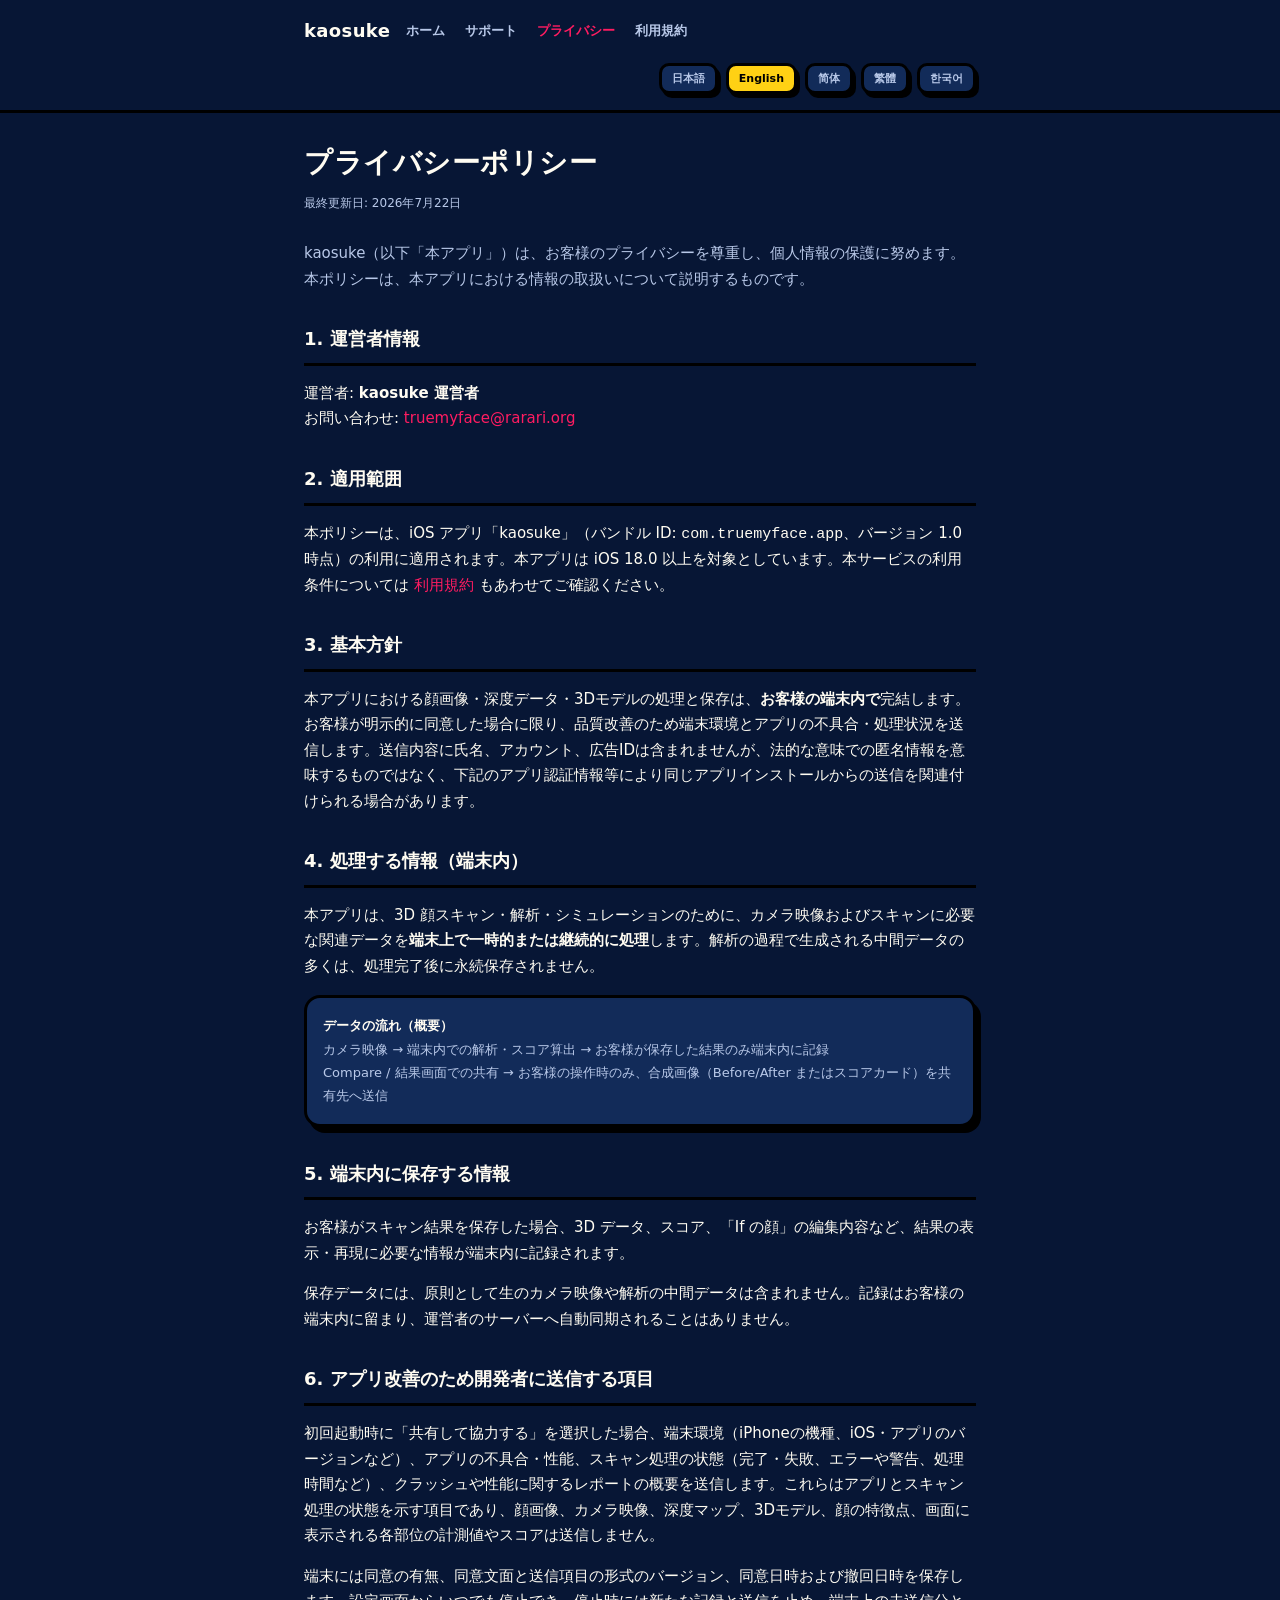
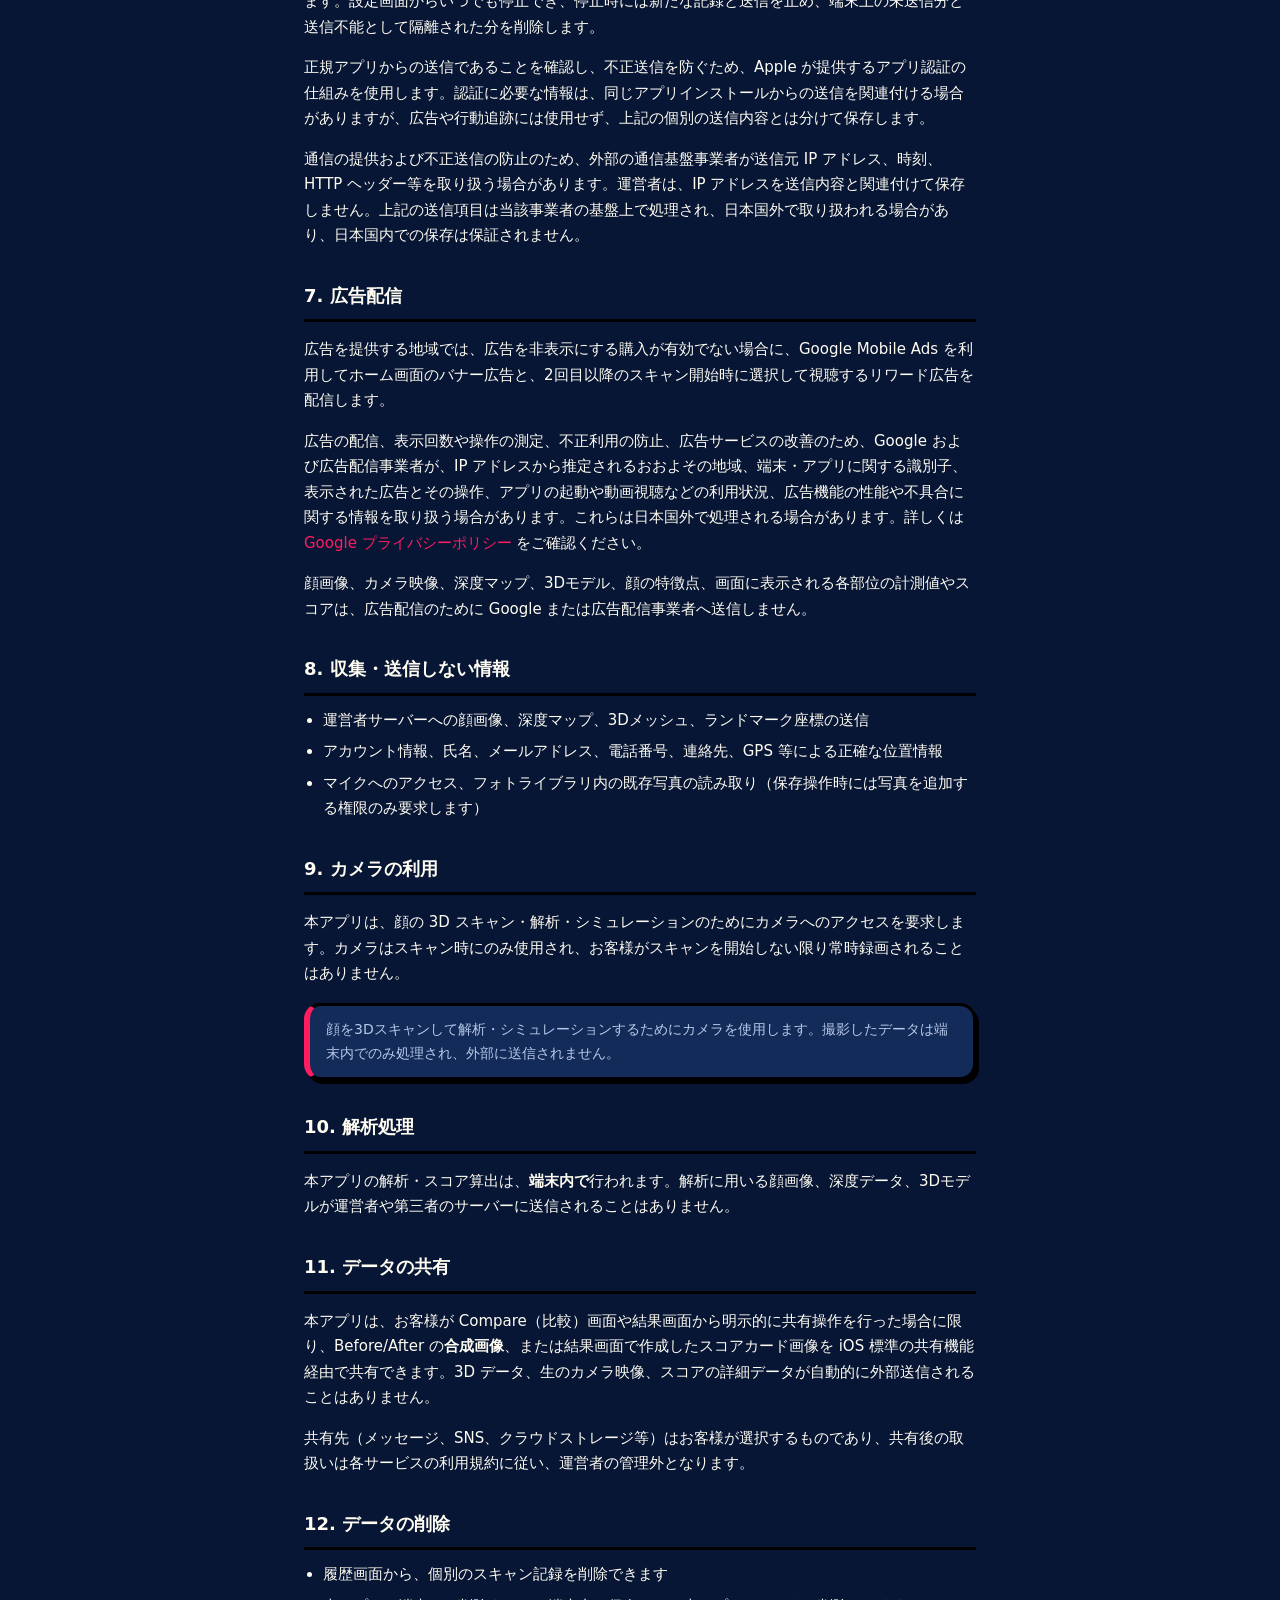
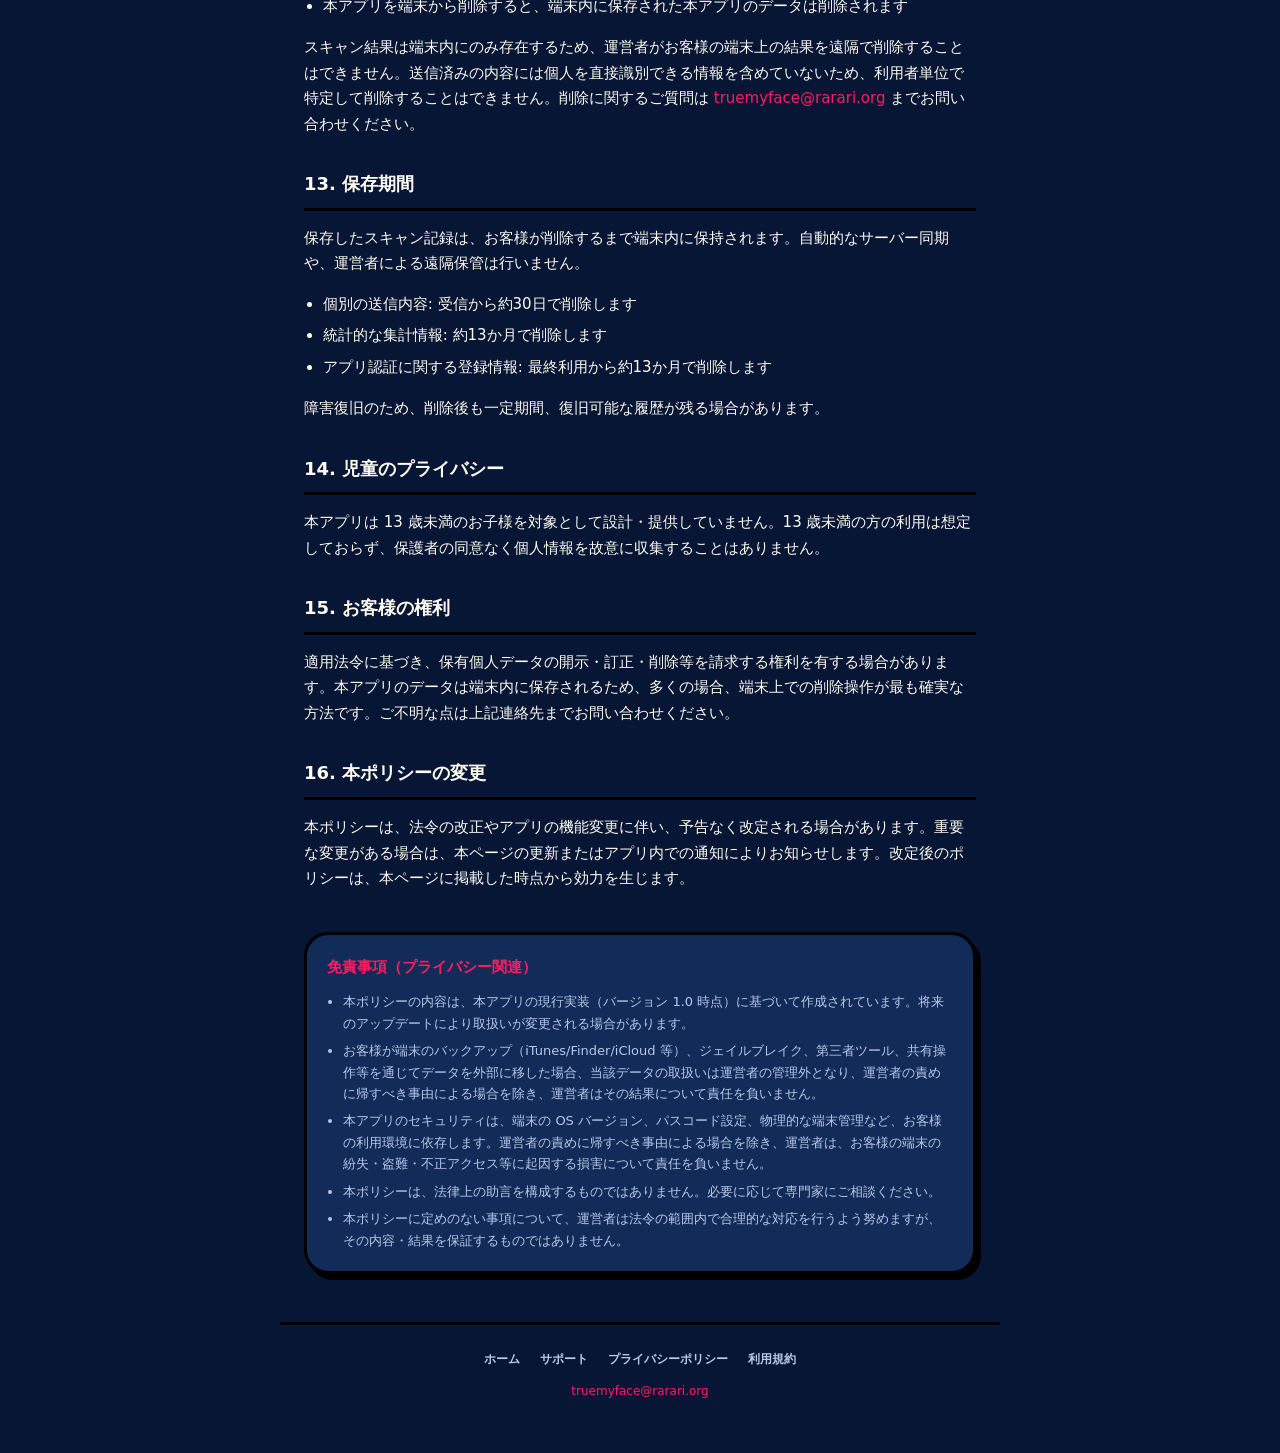
==== commit 2d73499e: "Clarify precise location exclusion" ====
--- a/privacy.html
+++ b/privacy.html
@@ -62,7 +62,7 @@
     <h2>8. 収集・送信しない情報</h2>
     <ul>
         <li>運営者サーバーへの顔画像、深度マップ、3Dメッシュ、ランドマーク座標の送信</li>
-        <li>アカウント情報、氏名、メールアドレス、電話番号、位置情報、連絡先</li>
+        <li>アカウント情報、氏名、メールアドレス、電話番号、連絡先、GPS 等による正確な位置情報</li>
         <li>マイクへのアクセス、フォトライブラリ内の既存写真の読み取り（保存操作時には写真を追加する権限のみ要求します）</li>
     </ul>
 
